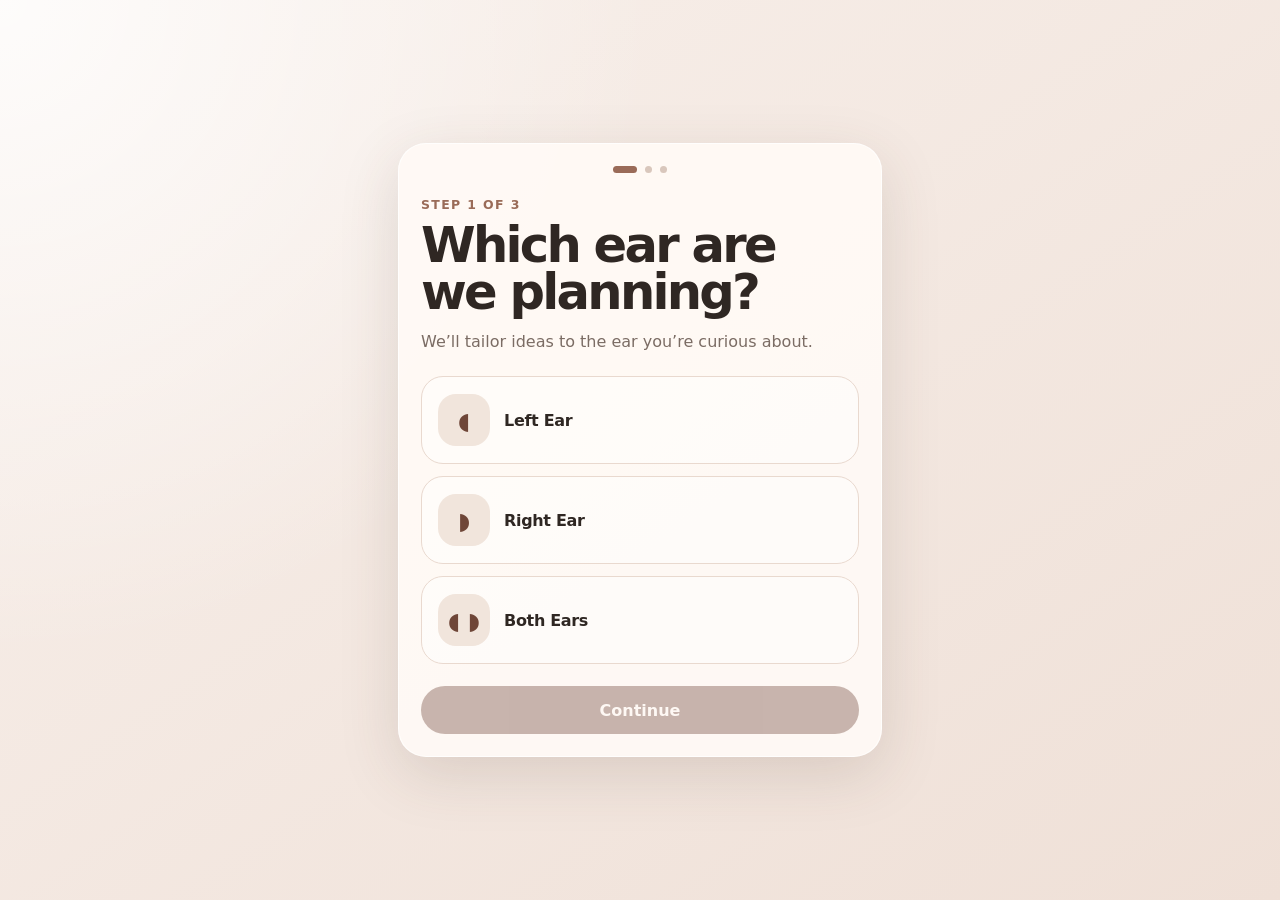
==== index.html @ 2554dc46 "initial commit" ====
<!doctype html>
<html lang="en">
<head>
  <meta charset="utf-8" />
  <meta name="viewport" content="width=device-width, initial-scale=1" />
  <title>Ear Consultation Planner</title>
  <link rel="stylesheet" href="css/app.css" />
</head>
<body>
  <main id="ear-planner" class="planner-shell">
    <section class="planner-card" aria-live="polite">
      <div class="progress" aria-label="Step progress">
        <span class="progress-dot is-active" data-progress="1"></span>
        <span class="progress-dot" data-progress="2"></span>
        <span class="progress-dot" data-progress="3"></span>
      </div>

      <div id="card-1" class="step-card is-active" data-step="1">
        <p class="eyebrow">Step 1 of 3</p>
        <h1>Which ear are we planning?</h1>
        <p class="subtext">We’ll tailor ideas to the ear you’re curious about.</p>

        <div class="choice-grid" role="group" aria-label="Choose ear">
          <button class="choice-card" type="button" data-ear-choice="left">
            <span class="choice-icon ear-icon-left">◖</span>
            <span class="choice-title">Left Ear</span>
          </button>
          <button class="choice-card" type="button" data-ear-choice="right">
            <span class="choice-icon ear-icon-right">◗</span>
            <span class="choice-title">Right Ear</span>
          </button>
          <button class="choice-card" type="button" data-ear-choice="both">
            <span class="choice-icon">◖ ◗</span>
            <span class="choice-title">Both Ears</span>
          </button>
        </div>

        <p id="both-helper" class="helper-text is-hidden">You’ll be able to explore each side separately.</p>

        <button class="primary-btn" type="button" data-next-step="2" disabled>Continue</button>
      </div>

      <div id="card-2" class="step-card" data-step="2">
        <p class="eyebrow">Step 2 of 3</p>
        <h1>Which looks most like your lobe?</h1>
        <p class="subtext">This helps Michele think about spacing and jewelry placement.</p>

        <div id="both-similar-panel" class="similar-panel is-hidden">
          <p class="panel-question">Are both ears similar?</p>
          <div class="segmented-control" role="group" aria-label="Are both ears similar">
            <button type="button" data-similar-choice="yes">Yes</button>
            <button type="button" data-similar-choice="no">No</button>
          </div>
        </div>

        <div id="side-lobe-tabs" class="side-tabs is-hidden" role="group" aria-label="Choose side anatomy">
          <button type="button" data-lobe-side="left">Left Ear</button>
          <button type="button" data-lobe-side="right">Right Ear</button>
        </div>

        <div class="lobe-choice-grid" role="group" aria-label="Choose lobe shape">
          <button class="lobe-card" type="button" data-lobe-choice="detached">
            <span class="lobe-visual single"><img src="assets/ear-detached.svg" alt="Ear with detached rounded lobe" /></span>
            <span class="choice-title">Detached</span>
          </button>

          <button class="lobe-card" type="button" data-lobe-choice="attached">
            <span class="lobe-visual single"><img src="assets/ear-attached.svg" alt="Ear with attached connected lobe" /></span>
            <span class="choice-title">Attached / Connected</span>
          </button>

          <button class="lobe-card" type="button" data-lobe-choice="unsure">
            <span class="lobe-visual compare" aria-hidden="true">
              <img src="assets/ear-detached.svg" alt="" />
              <img src="assets/ear-attached.svg" alt="" />
            </span>
            <span class="choice-title">Not sure</span>
          </button>
        </div>

        <div class="button-row">
          <button class="secondary-btn" type="button" data-prev-step="1">Back</button>
          <button id="lobe-continue" class="primary-btn" type="button" data-next-step="3" disabled>Continue</button>
        </div>
      </div>

      <div id="card-3" class="step-card" data-step="3">
        <p class="eyebrow">Step 3 of 3</p>
        <h1>Let’s Map Your Ear</h1>
        <p class="subtext">First show what you already have, then explore ideas for what might come next.</p>

        <div id="map-side-toggle" class="side-tabs is-hidden" role="group" aria-label="Choose which ear to map">
          <button type="button" data-map-side="left">Left Ear</button>
          <button type="button" data-map-side="right">Right Ear</button>
        </div>

        <div id="existing-section" class="map-section is-active">
          <h2>What piercings do you already have?</h2>
          <div class="ear-stage-wrap">
            <div id="ear-stage-existing" class="ear-stage" aria-label="Interactive ear map for existing piercings"></div>
          </div>
          <div id="existing-chips" class="chip-groups"></div>
          <div id="existing-detail" class="detail-panel is-hidden"></div>
          <button class="primary-btn" type="button" id="to-future-btn">Next: Explore Ideas</button>
        </div>

        <div id="future-section" class="map-section">
          <h2>What catches your eye?</h2>
          <p class="section-subtext">Tap anything you’re curious about.</p>
          <div class="ear-stage-wrap">
            <div id="ear-stage-future" class="ear-stage" aria-label="Interactive ear map for future piercing ideas"></div>
          </div>
          <div id="future-chips" class="chip-groups"></div>
          <div id="future-detail" class="detail-panel is-hidden"></div>
          <button class="secondary-btn full-width" type="button" id="back-to-existing-btn">Back to Existing Piercings</button>
        </div>
      </div>
    </section>
  </main>

  <script src="js/app.js"></script>
</body>
</html>
---- css/app.css ----
:root {
  --bg: #f7f1ec;
  --card: #fffaf6;
  --card-strong: #fff5ee;
  --text: #2f2723;
  --muted: #7b6c64;
  --soft: #e9d9cf;
  --soft-2: #f1e5dc;
  --accent: #9a6b58;
  --accent-dark: #6f4638;
  --rose: #c8867b;
  --shadow: 0 18px 60px rgba(83, 58, 46, 0.15);
  --radius-lg: 28px;
  --radius-md: 18px;
  --touch: 48px;
}

* { box-sizing: border-box; }

body {
  margin: 0;
  min-height: 100vh;
  font-family: Inter, ui-sans-serif, system-ui, -apple-system, BlinkMacSystemFont, "Segoe UI", sans-serif;
  background:
    radial-gradient(circle at top left, rgba(255, 255, 255, 0.8), transparent 42%),
    linear-gradient(145deg, #f8f0eb 0%, #efe0d7 100%);
  color: var(--text);
}

button,
input,
select,
textarea { font: inherit; }

button { -webkit-tap-highlight-color: transparent; }

.planner-shell {
  width: min(100%, 520px);
  min-height: 100vh;
  margin: 0 auto;
  padding: 18px;
  display: flex;
  align-items: center;
}

.planner-card {
  width: 100%;
  min-height: calc(100vh - 36px);
  background: rgba(255, 250, 246, 0.92);
  border: 1px solid rgba(255, 255, 255, 0.75);
  border-radius: var(--radius-lg);
  box-shadow: var(--shadow);
  padding: 22px;
  overflow: hidden;
  position: relative;
}

.progress {
  display: flex;
  gap: 8px;
  justify-content: center;
  margin-bottom: 24px;
}

.progress-dot {
  width: 7px;
  height: 7px;
  border-radius: 999px;
  background: #d9c7bc;
  transition: width 180ms ease, background 180ms ease;
}

.progress-dot.is-active {
  width: 24px;
  background: var(--accent);
}

.step-card {
  display: none;
  animation: cardIn 220ms ease both;
}

.step-card.is-active { display: block; }

@keyframes cardIn {
  from { opacity: 0; transform: translateY(8px); }
  to { opacity: 1; transform: translateY(0); }
}

.eyebrow {
  margin: 0 0 10px;
  color: var(--accent);
  font-size: 0.78rem;
  letter-spacing: 0.11em;
  text-transform: uppercase;
  font-weight: 700;
}

h1 {
  margin: 0;
  font-size: clamp(2rem, 10vw, 3.1rem);
  line-height: 0.95;
  letter-spacing: -0.055em;
  font-weight: 720;
}

h2 {
  margin: 22px 0 6px;
  font-size: 1.12rem;
  letter-spacing: -0.02em;
}

.subtext,
.section-subtext {
  color: var(--muted);
  line-height: 1.5;
  margin: 14px 0 22px;
}

.choice-grid,
.lobe-choice-grid {
  display: grid;
  gap: 12px;
}

.choice-card,
.lobe-card {
  min-height: 88px;
  border: 1px solid var(--soft);
  background: rgba(255, 255, 255, 0.52);
  border-radius: 22px;
  color: var(--text);
  padding: 16px;
  display: flex;
  align-items: center;
  gap: 14px;
  text-align: left;
  cursor: pointer;
  transition: transform 160ms ease, border 160ms ease, background 160ms ease, box-shadow 160ms ease;
}

.choice-card:active,
.lobe-card:active,
.chip:active,
.ear-hit:active { transform: scale(0.985); }

.choice-card.is-selected,
.lobe-card.is-selected {
  border-color: rgba(154, 107, 88, 0.55);
  background: #fff2ea;
  box-shadow: 0 10px 24px rgba(83, 58, 46, 0.08);
}

.choice-icon {
  width: 52px;
  height: 52px;
  border-radius: 18px;
  display: grid;
  place-items: center;
  background: var(--soft-2);
  color: var(--accent-dark);
  font-size: 1.45rem;
  flex: 0 0 auto;
}

.choice-title {
  font-weight: 710;
  letter-spacing: -0.02em;
}

.helper-text {
  margin: 14px 0 0;
  color: var(--accent-dark);
  background: rgba(255, 242, 234, 0.8);
  border-radius: 999px;
  padding: 10px 14px;
  font-size: 0.92rem;
}

.is-hidden { display: none !important; }

.primary-btn,
.secondary-btn {
  width: 100%;
  min-height: var(--touch);
  border-radius: 999px;
  padding: 13px 18px;
  border: 0;
  font-weight: 730;
  cursor: pointer;
  transition: transform 160ms ease, opacity 160ms ease, background 160ms ease;
}

.primary-btn {
  background: var(--accent-dark);
  color: #fffaf6;
  margin-top: 22px;
}

.primary-btn:disabled {
  cursor: not-allowed;
  opacity: 0.38;
}

.secondary-btn {
  background: var(--soft-2);
  color: var(--accent-dark);
}

.button-row {
  display: grid;
  grid-template-columns: 0.8fr 1.2fr;
  gap: 10px;
  margin-top: 22px;
}

.button-row .primary-btn,
.button-row .secondary-btn { margin-top: 0; }

.lobe-choice-grid { margin-top: 14px; }

.lobe-card {
  min-height: 132px;
  align-items: center;
}

.lobe-visual {
  width: 92px;
  height: 96px;
  border-radius: 20px;
  background: #f8eae2;
  display: flex;
  align-items: center;
  justify-content: center;
  overflow: hidden;
  flex: 0 0 auto;
}

.lobe-visual.single img {
  width: 72px;
  height: 90px;
  object-fit: contain;
}

.lobe-visual.compare {
  gap: 2px;
}

.lobe-visual.compare img {
  width: 43px;
  height: 78px;
  object-fit: contain;
}

.similar-panel {
  background: rgba(255, 245, 238, 0.9);
  border: 1px solid var(--soft);
  border-radius: 20px;
  padding: 14px;
  margin-bottom: 16px;
}

.panel-question {
  margin: 0 0 10px;
  color: var(--muted);
  font-size: 0.94rem;
}

.segmented-control,
.side-tabs {
  display: grid;
  grid-template-columns: 1fr 1fr;
  gap: 8px;
  padding: 6px;
  background: #f0e0d6;
  border-radius: 999px;
}

.segmented-control button,
.side-tabs button {
  min-height: 40px;
  border: 0;
  border-radius: 999px;
  background: transparent;
  color: var(--accent-dark);
  font-weight: 700;
  cursor: pointer;
}

.segmented-control button.is-selected,
.side-tabs button.is-selected {
  background: #fffaf6;
  box-shadow: 0 6px 16px rgba(83, 58, 46, 0.08);
}

.side-tabs { margin: 14px 0 18px; }

.map-section { display: none; }
.map-section.is-active { display: block; }

.ear-stage-wrap {
  background: linear-gradient(180deg, #fff7f1, #f8e9e0);
  border: 1px solid rgba(233, 217, 207, 0.9);
  border-radius: 28px;
  padding: 12px;
  margin: 14px 0 18px;
}

.ear-stage {
  position: relative;
  width: 100%;
  min-height: 430px;
  display: grid;
  place-items: center;
}

.ear-canvas {
  position: relative;
  width: min(90%, 340px);
  aspect-ratio: 454.96 / 568.7;
  filter: none;
}

.ear-base,
.marker-layer,
.hit-layer {
  position: absolute;
  inset: 0;
  width: 100%;
  height: 100%;
}

.ear-base {
  display: block;
  user-select: none;
  pointer-events: none;
}

.ear-stage.is-right .ear-canvas {
  transform: scaleX(-1);
}

.marker-layer,
.hit-layer {
  pointer-events: none;
}

.ear-marker {
  pointer-events: none;
}

.ear-hit {
  position: absolute;
  left: var(--x);
  top: var(--y);
  transform: translate(-50%, -50%);
  width: 52px;
  height: 52px;
  border: 0;
  border-radius: 999px;
  background: rgba(154, 107, 88, 0.001);
  pointer-events: auto;
  cursor: pointer;
}

.hit-daith,
.hit-rook,
.hit-forwardHelix,
.hit-tragus,
.hit-antiTragus {
  width: 46px;
  height: 46px;
}

.marker-dot,
.marker-industrial-end {
  fill: var(--accent-dark);
  stroke: #fffaf6;
  stroke-width: 3.5;
  filter: drop-shadow(0 4px 5px rgba(47, 39, 35, 0.18));
}

.marker-ring {
  fill: transparent;
  stroke: var(--accent-dark);
  stroke-width: 5;
  filter: drop-shadow(0 4px 5px rgba(47, 39, 35, 0.14));
}

.marker-bar {
  stroke: var(--accent-dark);
  stroke-width: 4.5;
  stroke-linecap: round;
  filter: drop-shadow(0 4px 5px rgba(47, 39, 35, 0.16));
}

.ear-marker.state-curious .marker-dot,
.ear-marker.state-curious .marker-industrial-end {
  fill: #caa99b;
  opacity: 0.78;
}

.ear-marker.state-curious .marker-ring,
.ear-marker.state-curious .marker-bar {
  stroke: #caa99b;
  opacity: 0.78;
}

.ear-marker.state-love .marker-dot,
.ear-marker.state-love .marker-industrial-end {
  fill: var(--accent-dark);
}

.ear-marker.state-love .marker-ring,
.ear-marker.state-love .marker-bar {
  stroke: var(--accent-dark);
}

.ear-marker.state-maybe .marker-dot,
.ear-marker.state-maybe .marker-industrial-end {
  fill: #d8bdb0;
  opacity: 0.55;
}

.ear-marker.state-maybe .marker-ring,
.ear-marker.state-maybe .marker-bar {
  stroke: #d8bdb0;
  opacity: 0.55;
}

.chip-groups { display: grid; gap: 16px; }

.chip-group-label {
  margin: 0 0 8px;
  color: var(--muted);
  font-size: 0.75rem;
  letter-spacing: 0.1em;
  text-transform: uppercase;
  font-weight: 800;
}

.chip-row {
  display: flex;
  flex-wrap: wrap;
  gap: 8px;
}

.chip {
  min-height: 42px;
  border: 1px solid var(--soft);
  background: rgba(255, 255, 255, 0.62);
  color: var(--text);
  border-radius: 999px;
  padding: 10px 14px;
  font-weight: 700;
  cursor: pointer;
  transition: background 160ms ease, border 160ms ease, color 160ms ease, transform 160ms ease, opacity 160ms ease;
}

.chip.is-existing,
.chip.is-love {
  background: var(--accent-dark);
  color: #fffaf6;
  border-color: var(--accent-dark);
}

.chip.is-curious {
  background: #fff2ea;
  border-color: #d6b6a7;
  color: var(--accent-dark);
}

.chip.is-maybe {
  background: #f5ebe5;
  color: #8f766c;
  border-color: #eadad1;
}

.detail-panel {
  margin-top: 18px;
  border: 1px solid rgba(233, 217, 207, 0.95);
  background: rgba(255, 250, 246, 0.72);
  border-radius: 22px;
  padding: 16px;
  animation: cardIn 180ms ease both;
}

.detail-panel h3 {
  margin: 0 0 6px;
  font-size: 1rem;
}

.detail-panel p {
  margin: 0;
  color: var(--muted);
  line-height: 1.45;
}

.full-width { width: 100%; margin-top: 18px; }

@media (min-width: 560px) {
  .planner-card { min-height: auto; }
  .choice-grid { grid-template-columns: 1fr; }
}
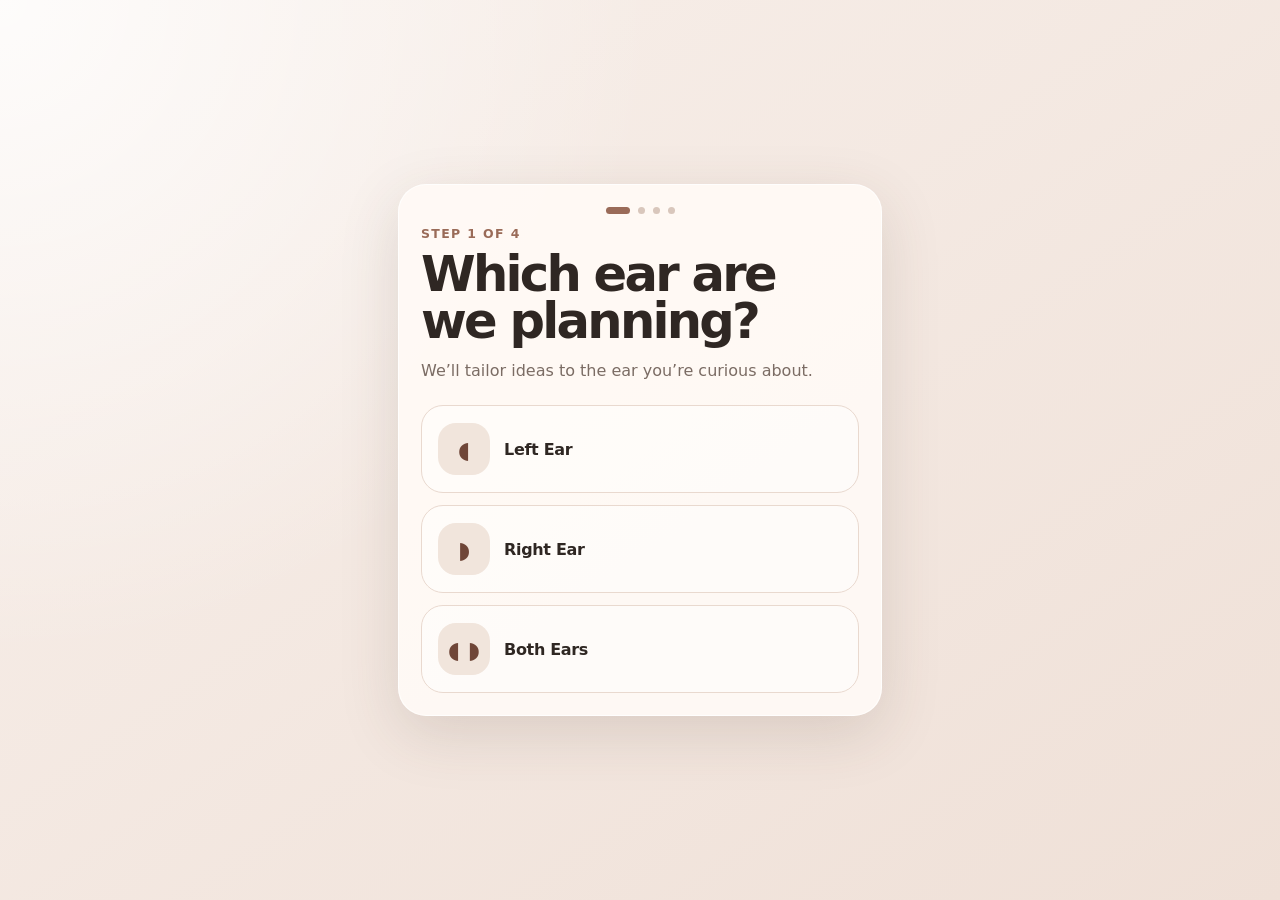
==== commit 5ad887ac: "tweaks" ====
--- a/index.html
+++ b/index.html
@@ -13,10 +13,11 @@
         <span class="progress-dot is-active" data-progress="1"></span>
         <span class="progress-dot" data-progress="2"></span>
         <span class="progress-dot" data-progress="3"></span>
+        <span class="progress-dot" data-progress="4"></span>
       </div>
 
       <div id="card-1" class="step-card is-active" data-step="1">
-        <p class="eyebrow">Step 1 of 3</p>
+        <p class="eyebrow">Step 1 of 4</p>
         <h1>Which ear are we planning?</h1>
         <p class="subtext">We’ll tailor ideas to the ear you’re curious about.</p>
 
@@ -36,12 +37,10 @@
         </div>
 
         <p id="both-helper" class="helper-text is-hidden">You’ll be able to explore each side separately.</p>
-
-        <button class="primary-btn" type="button" data-next-step="2" disabled>Continue</button>
       </div>
 
       <div id="card-2" class="step-card" data-step="2">
-        <p class="eyebrow">Step 2 of 3</p>
+        <p class="eyebrow">Step 2 of 4</p>
         <h1>Which looks most like your lobe?</h1>
         <p class="subtext">This helps Michele think about spacing and jewelry placement.</p>
 
@@ -78,41 +77,80 @@
           </button>
         </div>
 
-        <div class="button-row">
+        <div class="button-row single-back-row">
           <button class="secondary-btn" type="button" data-prev-step="1">Back</button>
-          <button id="lobe-continue" class="primary-btn" type="button" data-next-step="3" disabled>Continue</button>
         </div>
       </div>
 
-      <div id="card-3" class="step-card" data-step="3">
-        <p class="eyebrow">Step 3 of 3</p>
-        <h1>Let’s Map Your Ear</h1>
-        <p class="subtext">First show what you already have, then explore ideas for what might come next.</p>
+      <div id="card-3" class="step-card map-card" data-step="3">
+        <p class="eyebrow">Step 3 of 4</p>
+        <h1>What do you already have?</h1>
+        <p class="subtext compact-intro">Tap the ear to place each current piercing. Tap a marker to remove it.</p>
 
-        <div id="map-side-toggle" class="side-tabs is-hidden" role="group" aria-label="Choose which ear to map">
+        <div id="existing-map-side-toggle" class="side-tabs compact-side-tabs is-hidden" role="group" aria-label="Choose which ear to map">
           <button type="button" data-map-side="left">Left Ear</button>
           <button type="button" data-map-side="right">Right Ear</button>
         </div>
 
-        <div id="existing-section" class="map-section is-active">
-          <h2>What piercings do you already have?</h2>
-          <div class="ear-stage-wrap">
-            <div id="ear-stage-existing" class="ear-stage" aria-label="Interactive ear map for existing piercings"></div>
-          </div>
-          <div id="existing-chips" class="chip-groups"></div>
-          <div id="existing-detail" class="detail-panel is-hidden"></div>
-          <button class="primary-btn" type="button" id="to-future-btn">Next: Explore Ideas</button>
+        <div class="ear-stage-wrap compact-stage">
+          <div id="existing-ear-stage" class="ear-stage" aria-label="Interactive ear map"></div>
+          <div id="existing-detail-panel" class="detail-panel helper-card floating-helper is-hidden"></div>
         </div>
 
-        <div id="future-section" class="map-section">
-          <h2>What catches your eye?</h2>
-          <p class="section-subtext">Tap anything you’re curious about.</p>
-          <div class="ear-stage-wrap">
-            <div id="ear-stage-future" class="ear-stage" aria-label="Interactive ear map for future piercing ideas"></div>
+        <div class="region-key-wrap compact-region-wrap">
+          <p class="region-key-label">Jump to a region</p>
+          <div id="existing-region-chips" class="region-palette" aria-label="Ear regions"></div>
+        </div>
+
+        <div id="existing-summary-panel" class="summary-panel">
+          <button id="existing-summary-toggle" class="summary-toggle" type="button" aria-expanded="false" data-summary-toggle="existing">
+            <span id="existing-summary-line">Current piercings: none yet</span>
+            <span class="summary-cue">Edit</span>
+          </button>
+          <div id="existing-summary-drawer" class="summary-drawer is-hidden">
+            <div id="existing-tally-panel" class="tally-panel compact-tally"></div>
           </div>
-          <div id="future-chips" class="chip-groups"></div>
-          <div id="future-detail" class="detail-panel is-hidden"></div>
-          <button class="secondary-btn full-width" type="button" id="back-to-existing-btn">Back to Existing Piercings</button>
+        </div>
+
+        <div class="button-row map-nav-row">
+          <button class="secondary-btn" type="button" data-prev-step="2">Back</button>
+          <button class="primary-btn" type="button" data-next-step="4">Continue</button>
+        </div>
+      </div>
+
+      <div id="card-4" class="step-card map-card" data-step="4">
+        <p class="eyebrow">Step 4 of 4</p>
+        <h1>What might you want next?</h1>
+        <p class="subtext compact-intro">Tap a spot, then choose Love it, Interested, or Curious. No commitments. Just inspiration.</p>
+
+        <div id="future-map-side-toggle" class="side-tabs compact-side-tabs is-hidden" role="group" aria-label="Choose which ear to map">
+          <button type="button" data-map-side="left">Left Ear</button>
+          <button type="button" data-map-side="right">Right Ear</button>
+        </div>
+
+        <div class="ear-stage-wrap compact-stage">
+          <div id="future-ear-stage" class="ear-stage" aria-label="Interactive ear map"></div>
+          <div id="future-detail-panel" class="detail-panel helper-card floating-helper is-hidden"></div>
+        </div>
+
+        <div class="region-key-wrap compact-region-wrap">
+          <p class="region-key-label">Jump to a region</p>
+          <div id="future-region-chips" class="region-palette" aria-label="Ear regions"></div>
+        </div>
+
+        <div id="future-summary-panel" class="summary-panel">
+          <button id="future-summary-toggle" class="summary-toggle" type="button" aria-expanded="false" data-summary-toggle="future">
+            <span id="future-summary-line">Ideas: none yet</span>
+            <span class="summary-cue">Review</span>
+          </button>
+          <div id="future-summary-drawer" class="summary-drawer is-hidden">
+            <div id="future-tally-panel" class="tally-panel compact-tally"></div>
+          </div>
+        </div>
+
+        <div class="button-row map-nav-row">
+          <button class="secondary-btn" type="button" data-prev-step="3">Back</button>
+          <button class="primary-btn" type="button" id="finish-btn">Done</button>
         </div>
       </div>
     </section>
--- a/css/app.css
+++ b/css/app.css
@@ -209,7 +209,7 @@
 
 .button-row {
   display: grid;
-  grid-template-columns: 0.8fr 1.2fr;
+  grid-template-columns: repeat(2, minmax(0, 1fr));
   gap: 10px;
   margin-top: 22px;
 }
@@ -502,3 +502,1126 @@
   .planner-card { min-height: auto; }
   .choice-grid { grid-template-columns: 1fr; }
 }
+
+/* Region-based ear planner additions */
+.section-subtext.compact {
+  margin-top: 8px;
+  margin-bottom: 14px;
+}
+
+.interest-picker {
+  display: grid;
+  grid-template-columns: 1fr;
+  gap: 8px;
+  padding: 8px;
+  margin: 12px 0 16px;
+  background: #f0e0d6;
+  border-radius: 20px;
+}
+
+.interest-picker button {
+  min-height: 42px;
+  border: 0;
+  border-radius: 16px;
+  background: transparent;
+  color: var(--accent-dark);
+  font-weight: 760;
+  cursor: pointer;
+}
+
+.interest-picker button.is-selected {
+  background: #fffaf6;
+  box-shadow: 0 6px 16px rgba(83, 58, 46, 0.08);
+}
+
+.region-layer,
+.marker-layer {
+  position: absolute;
+  inset: 0;
+  width: 100%;
+  height: 100%;
+}
+
+.region-layer {
+  z-index: 2;
+}
+
+.marker-layer {
+  z-index: 3;
+  pointer-events: none;
+}
+
+.ear-region {
+  fill: rgba(154, 107, 88, 0.001);
+  stroke: transparent;
+  stroke-width: 2;
+  pointer-events: auto;
+  cursor: pointer;
+  transition: fill 160ms ease, stroke 160ms ease, opacity 160ms ease;
+}
+
+.ear-region:hover,
+.ear-region:focus-visible {
+  fill: rgba(154, 107, 88, 0.12);
+  stroke: rgba(154, 107, 88, 0.28);
+  outline: none;
+}
+
+.ear-region.is-selected {
+  fill: rgba(154, 107, 88, 0.22);
+  stroke: rgba(111, 70, 56, 0.52);
+}
+
+.ear-stage.is-right .ear-region,
+.ear-stage.is-right .ear-marker {
+  transform-box: fill-box;
+  transform-origin: center;
+}
+
+.chip.is-selected-region {
+  background: #fff2ea;
+  color: var(--accent-dark);
+  border-color: rgba(154, 107, 88, 0.62);
+  box-shadow: 0 8px 18px rgba(83, 58, 46, 0.08);
+}
+
+.chip.has-count:not(.is-selected-region) {
+  border-color: rgba(154, 107, 88, 0.42);
+  background: rgba(255, 242, 234, 0.68);
+  color: var(--accent-dark);
+}
+
+.tally-panel {
+  margin-top: 18px;
+  border: 1px solid rgba(233, 217, 207, 0.95);
+  background: rgba(255, 245, 238, 0.72);
+  border-radius: 22px;
+  padding: 16px;
+}
+
+.tally-panel h3 {
+  margin: 0 0 10px;
+  font-size: 0.95rem;
+  letter-spacing: 0.06em;
+  text-transform: uppercase;
+  color: var(--accent-dark);
+}
+
+.empty-tally {
+  margin: 0;
+  color: var(--muted);
+  line-height: 1.4;
+  font-size: 0.94rem;
+}
+
+.tally-list {
+  display: grid;
+  gap: 8px;
+}
+
+.tally-item {
+  display: flex;
+  align-items: center;
+  justify-content: space-between;
+  gap: 10px;
+  min-height: 42px;
+  padding: 8px 8px 8px 12px;
+  background: rgba(255, 255, 255, 0.58);
+  border: 1px solid rgba(233, 217, 207, 0.82);
+  border-radius: 16px;
+}
+
+.tally-label {
+  font-weight: 720;
+  color: var(--text);
+}
+
+.tally-remove {
+  width: 32px;
+  height: 32px;
+  border: 0;
+  border-radius: 999px;
+  background: var(--soft-2);
+  color: var(--accent-dark);
+  font-size: 1.25rem;
+  font-weight: 800;
+  line-height: 1;
+  cursor: pointer;
+}
+
+.detail-helper {
+  margin-top: 10px !important;
+  color: var(--accent-dark) !important;
+}
+
+.ear-marker.state-existing-muted .marker-dot,
+.ear-marker.state-existing-muted .marker-industrial-end {
+  fill: #b7aaa3;
+  opacity: 0.58;
+}
+
+.ear-marker.state-existing-muted .marker-ring,
+.ear-marker.state-existing-muted .marker-bar {
+  stroke: #b7aaa3;
+  opacity: 0.58;
+}
+
+.ear-marker.state-definite .marker-dot,
+.ear-marker.state-definite .marker-industrial-end {
+  fill: var(--accent-dark);
+}
+
+.ear-marker.state-definite .marker-ring,
+.ear-marker.state-definite .marker-bar {
+  stroke: var(--accent-dark);
+}
+
+.ear-marker.state-moderate .marker-dot,
+.ear-marker.state-moderate .marker-industrial-end {
+  fill: #b88272;
+  opacity: 0.84;
+}
+
+.ear-marker.state-moderate .marker-ring,
+.ear-marker.state-moderate .marker-bar {
+  stroke: #b88272;
+  opacity: 0.84;
+}
+
+.ear-marker.state-curious .marker-dot,
+.ear-marker.state-curious .marker-industrial-end {
+  fill: #d8bdb0;
+  opacity: 0.62;
+}
+
+.ear-marker.state-curious .marker-ring,
+.ear-marker.state-curious .marker-bar {
+  stroke: #d8bdb0;
+  opacity: 0.62;
+}
+
+@media (min-width: 460px) {
+  .interest-picker {
+    grid-template-columns: repeat(3, 1fr);
+    border-radius: 999px;
+  }
+
+  .interest-picker button {
+    border-radius: 999px;
+  }
+}
+
+
+/* Updated interest helper + removal interactions */
+.interest-actions {
+  display: grid;
+  grid-template-columns: 1fr;
+  gap: 8px;
+  margin-top: 14px;
+}
+
+.interest-actions button {
+  min-height: 42px;
+  border: 1px solid rgba(154, 107, 88, 0.28);
+  border-radius: 999px;
+  background: #fff2ea;
+  color: var(--accent-dark);
+  font-weight: 760;
+  cursor: pointer;
+}
+
+.interest-actions button:active,
+.tally-item:active {
+  transform: scale(0.985);
+}
+
+.detail-helper.small {
+  font-size: 0.9rem;
+  color: var(--muted) !important;
+}
+
+.marker-layer {
+  pointer-events: none;
+}
+
+.ear-marker.is-removable {
+  pointer-events: auto;
+  cursor: pointer;
+}
+
+.marker-remove-hit {
+  fill: transparent;
+  stroke: transparent;
+  stroke-width: 24;
+  pointer-events: all;
+}
+
+.ear-marker.is-removable:focus-visible .marker-dot,
+.ear-marker.is-removable:hover .marker-dot,
+.ear-marker.is-removable:focus-visible .marker-industrial-end,
+.ear-marker.is-removable:hover .marker-industrial-end {
+  stroke-width: 6;
+}
+
+.ear-marker.is-removable:focus-visible .marker-ring,
+.ear-marker.is-removable:hover .marker-ring,
+.ear-marker.is-removable:focus-visible .marker-bar,
+.ear-marker.is-removable:hover .marker-bar {
+  stroke-width: 7;
+}
+
+.tally-item {
+  cursor: pointer;
+  transition: transform 160ms ease, background 160ms ease, border 160ms ease;
+}
+
+.tally-item:hover,
+.tally-item:focus-visible {
+  background: #fff2ea;
+  border-color: rgba(154, 107, 88, 0.42);
+  outline: none;
+}
+
+.tally-remove {
+  display: inline-grid;
+  place-items: center;
+  flex: 0 0 auto;
+}
+
+.ear-marker.state-love .marker-dot,
+.ear-marker.state-love .marker-industrial-end {
+  fill: var(--accent-dark);
+}
+
+.ear-marker.state-love .marker-ring,
+.ear-marker.state-love .marker-bar {
+  stroke: var(--accent-dark);
+}
+
+.ear-marker.state-maybe .marker-dot,
+.ear-marker.state-maybe .marker-industrial-end {
+  fill: #b88272;
+  opacity: 0.84;
+}
+
+.ear-marker.state-maybe .marker-ring,
+.ear-marker.state-maybe .marker-bar {
+  stroke: #b88272;
+  opacity: 0.84;
+}
+
+@media (min-width: 460px) {
+  .interest-actions {
+    grid-template-columns: repeat(3, 1fr);
+  }
+}
+
+/* Compact single-workspace Step 3 layout */
+.compact-intro {
+  margin: 10px 0 14px;
+}
+
+.mode-tabs {
+  display: grid;
+  grid-template-columns: 1fr 1fr;
+  gap: 8px;
+  padding: 6px;
+  margin: 10px 0 10px;
+  background: #f0e0d6;
+  border-radius: 999px;
+}
+
+.mode-tabs button {
+  min-height: 40px;
+  border: 0;
+  border-radius: 999px;
+  background: transparent;
+  color: var(--accent-dark);
+  font-weight: 780;
+  cursor: pointer;
+}
+
+.mode-tabs button.is-selected {
+  background: #fffaf6;
+  box-shadow: 0 6px 16px rgba(83, 58, 46, 0.08);
+}
+
+.workspace-instruction {
+  margin: 8px 0 10px;
+  color: var(--muted);
+  font-size: 0.92rem;
+  line-height: 1.35;
+}
+
+.ear-stage-wrap.compact-stage {
+  padding: 6px;
+  margin: 8px 0 10px;
+  border-radius: 22px;
+}
+
+.compact-stage .ear-stage {
+  min-height: clamp(310px, 58vh, 390px);
+}
+
+.compact-stage .ear-canvas {
+  width: min(82vw, 300px);
+}
+
+.helper-card {
+  margin-top: 10px;
+  padding: 12px;
+  border-radius: 18px;
+}
+
+.helper-card h3 {
+  font-size: 0.98rem;
+}
+
+.helper-card p {
+  font-size: 0.92rem;
+}
+
+.region-key-wrap {
+  margin-top: 12px;
+}
+
+.region-key-label {
+  margin: 0 0 6px;
+  color: var(--muted);
+  font-size: 0.72rem;
+  letter-spacing: 0.1em;
+  text-transform: uppercase;
+  font-weight: 820;
+}
+
+.region-key {
+  display: flex;
+  gap: 6px;
+  overflow-x: auto;
+  padding: 2px 2px 8px;
+  scrollbar-width: thin;
+}
+
+.region-key .chip {
+  flex: 0 0 auto;
+  min-height: 36px;
+  padding: 8px 11px;
+  font-size: 0.88rem;
+}
+
+.summary-panel {
+  margin-top: 8px;
+  border: 1px solid rgba(233, 217, 207, 0.95);
+  background: rgba(255, 245, 238, 0.76);
+  border-radius: 18px;
+  overflow: hidden;
+}
+
+.summary-toggle {
+  width: 100%;
+  border: 0;
+  background: transparent;
+  color: var(--text);
+  padding: 11px 12px;
+  display: grid;
+  grid-template-columns: 1fr auto;
+  align-items: center;
+  gap: 10px;
+  text-align: left;
+  cursor: pointer;
+}
+
+#summary-line {
+  min-width: 0;
+  overflow: hidden;
+  text-overflow: ellipsis;
+  white-space: nowrap;
+  font-weight: 730;
+  font-size: 0.92rem;
+}
+
+.summary-cue {
+  color: var(--accent-dark);
+  font-size: 0.78rem;
+  font-weight: 800;
+  white-space: nowrap;
+}
+
+.summary-drawer {
+  border-top: 1px solid rgba(233, 217, 207, 0.95);
+  padding: 10px;
+}
+
+.tally-panel.compact-tally {
+  margin-top: 0;
+  padding: 0;
+  border: 0;
+  background: transparent;
+  border-radius: 0;
+}
+
+.compact-tally h3 {
+  margin-bottom: 8px;
+}
+
+.map-nav-row {
+  margin-top: 12px;
+}
+
+.map-nav-row .primary-btn,
+.map-nav-row .secondary-btn {
+  min-height: 44px;
+}
+
+@media (max-width: 420px) {
+  .planner-shell {
+    padding: 10px;
+    align-items: stretch;
+  }
+
+  .planner-card {
+    min-height: calc(100vh - 20px);
+    padding: 16px;
+    border-radius: 22px;
+  }
+
+  .progress {
+    margin-bottom: 14px;
+  }
+
+  h1 {
+    font-size: clamp(1.75rem, 9vw, 2.35rem);
+  }
+
+  .side-tabs {
+    margin: 10px 0 10px;
+  }
+
+  .compact-stage .ear-stage {
+    min-height: 300px;
+  }
+
+  .compact-stage .ear-canvas {
+    width: min(84vw, 280px);
+  }
+
+  .interest-actions {
+    grid-template-columns: repeat(3, 1fr);
+    gap: 6px;
+  }
+
+  .interest-actions button {
+    min-height: 38px;
+    font-size: 0.86rem;
+    padding: 8px 6px;
+  }
+}
+
+/* v0 UI tightening: separate Have/Want steps, grouped regions, floating helpers */
+.progress { margin-bottom: 12px; }
+.progress-dot { flex: 0 0 auto; }
+
+.map-card h1 {
+  font-size: clamp(1.55rem, 7vw, 2.25rem);
+  line-height: 1;
+}
+
+.map-card .compact-intro {
+  margin: 8px 0 10px;
+  font-size: 0.92rem;
+  line-height: 1.3;
+}
+
+.compact-side-tabs {
+  margin: 8px 0 8px;
+}
+
+.ear-stage-wrap.compact-stage {
+  position: relative;
+  padding: 4px;
+  margin: 6px 0 8px;
+  border-radius: 20px;
+}
+
+.compact-stage .ear-stage {
+  min-height: clamp(250px, 44vh, 340px);
+}
+
+.compact-stage .ear-canvas {
+  width: min(76vw, 270px);
+}
+
+.floating-helper {
+  position: absolute;
+  left: 10px;
+  right: 10px;
+  bottom: 10px;
+  z-index: 6;
+  margin: 0;
+  padding: 10px 42px 10px 12px;
+  border-radius: 18px;
+  background: rgba(255, 250, 246, 0.96);
+  box-shadow: 0 12px 32px rgba(83, 58, 46, 0.16);
+  backdrop-filter: blur(6px);
+}
+
+.floating-helper h3 {
+  margin: 0 0 4px;
+  font-size: 0.96rem;
+}
+
+.floating-helper p {
+  margin: 0;
+  font-size: 0.86rem;
+  line-height: 1.3;
+}
+
+.helper-close {
+  position: absolute;
+  top: 8px;
+  right: 8px;
+  width: 28px;
+  height: 28px;
+  border: 0;
+  border-radius: 999px;
+  background: var(--soft-2);
+  color: var(--accent-dark);
+  font-size: 1.15rem;
+  font-weight: 800;
+  line-height: 1;
+  cursor: pointer;
+}
+
+.floating-helper .interest-actions {
+  grid-template-columns: repeat(3, 1fr);
+  gap: 6px;
+  margin-top: 8px;
+}
+
+.floating-helper .interest-actions button {
+  min-height: 36px;
+  padding: 7px 6px;
+  font-size: 0.84rem;
+}
+
+.floating-helper .detail-helper.small {
+  margin-top: 6px !important;
+  font-size: 0.78rem;
+}
+
+.compact-region-wrap {
+  margin-top: 6px;
+}
+
+.region-accordions {
+  display: grid;
+  grid-template-columns: repeat(3, 1fr);
+  gap: 6px;
+}
+
+.region-accordion {
+  min-width: 0;
+  border: 1px solid rgba(233, 217, 207, 0.95);
+  border-radius: 14px;
+  background: rgba(255, 255, 255, 0.52);
+  overflow: hidden;
+}
+
+.region-accordion summary {
+  min-height: 36px;
+  padding: 9px 10px;
+  color: var(--accent-dark);
+  font-size: 0.78rem;
+  font-weight: 820;
+  text-transform: uppercase;
+  letter-spacing: 0.06em;
+  cursor: pointer;
+  list-style: none;
+}
+
+.region-accordion summary::-webkit-details-marker { display: none; }
+.region-accordion summary::after {
+  content: '+';
+  float: right;
+  font-weight: 900;
+}
+.region-accordion[open] summary::after { content: '−'; }
+
+.region-chip-grid {
+  display: grid;
+  gap: 5px;
+  padding: 0 6px 7px;
+}
+
+.region-chip-grid .chip {
+  width: 100%;
+  min-height: 32px;
+  padding: 6px 7px;
+  border-radius: 12px;
+  font-size: 0.76rem;
+  line-height: 1.05;
+}
+
+.summary-panel {
+  margin-top: 6px;
+}
+
+.summary-toggle {
+  padding: 9px 10px;
+}
+
+#existing-summary-line,
+#future-summary-line {
+  min-width: 0;
+  overflow: hidden;
+  text-overflow: ellipsis;
+  white-space: nowrap;
+  font-weight: 730;
+  font-size: 0.88rem;
+}
+
+.map-nav-row {
+  margin-top: 8px;
+}
+
+.map-nav-row .primary-btn,
+.map-nav-row .secondary-btn {
+  min-height: 42px;
+}
+
+@media (max-width: 420px) {
+  .map-card h1 {
+    font-size: clamp(1.35rem, 6.8vw, 1.85rem);
+  }
+
+  .map-card .compact-intro {
+    font-size: 0.86rem;
+  }
+
+  .compact-stage .ear-stage {
+    min-height: clamp(230px, 41vh, 300px);
+  }
+
+  .compact-stage .ear-canvas {
+    width: min(72vw, 248px);
+  }
+
+  .region-key-label {
+    margin-bottom: 4px;
+  }
+
+  .region-accordions {
+    gap: 5px;
+  }
+
+  .region-accordion summary {
+    min-height: 32px;
+    padding: 8px 7px;
+    font-size: 0.68rem;
+    letter-spacing: 0.04em;
+  }
+
+  .region-chip-grid .chip {
+    min-height: 30px;
+    padding: 5px 5px;
+    font-size: 0.68rem;
+  }
+
+  .floating-helper {
+    padding: 9px 38px 9px 10px;
+  }
+
+  .floating-helper h3 {
+    font-size: 0.88rem;
+  }
+
+  .floating-helper p {
+    font-size: 0.78rem;
+  }
+
+  .floating-helper .interest-actions button {
+    min-height: 34px;
+    font-size: 0.76rem;
+  }
+}
+
+/* v0.2: auto-advance intro cards + compact always-visible region palette */
+.single-back-row {
+  grid-template-columns: 1fr;
+}
+
+.region-palette {
+  display: grid;
+  grid-template-columns: 1fr;
+  gap: 5px;
+}
+
+.region-palette-group {
+  display: grid;
+  grid-template-columns: 54px 1fr;
+  align-items: center;
+  gap: 6px;
+  min-width: 0;
+}
+
+.region-palette-label {
+  margin: 0;
+  color: var(--muted);
+  font-size: 0.66rem;
+  line-height: 1;
+  letter-spacing: 0.08em;
+  text-transform: uppercase;
+  font-weight: 850;
+}
+
+.region-palette-chips {
+  display: flex;
+  flex-wrap: wrap;
+  gap: 5px;
+  min-width: 0;
+}
+
+.region-palette-chips .chip {
+  min-height: 30px;
+  padding: 5px 8px;
+  border-radius: 999px;
+  font-size: 0.72rem;
+  line-height: 1;
+}
+
+.floating-helper {
+  max-height: 46%;
+  overflow-y: auto;
+}
+
+.floating-helper p + p {
+  margin-top: 5px;
+}
+
+.floating-helper .detail-helper {
+  margin-top: 6px !important;
+}
+
+.floating-helper .detail-helper.small {
+  margin-top: 4px !important;
+}
+
+@media (max-width: 420px) {
+  .region-palette {
+    gap: 4px;
+  }
+
+  .region-palette-group {
+    grid-template-columns: 45px 1fr;
+    gap: 5px;
+  }
+
+  .region-palette-label {
+    font-size: 0.58rem;
+  }
+
+  .region-palette-chips {
+    gap: 4px;
+  }
+
+  .region-palette-chips .chip {
+    min-height: 27px;
+    padding: 4px 6px;
+    font-size: 0.64rem;
+  }
+
+  .floating-helper {
+    max-height: 52%;
+  }
+}
+
+/* Make Step 4 interest selection the primary action */
+.floating-helper .interest-primary {
+  display: grid;
+  gap: 7px;
+}
+
+.floating-helper .interest-kicker {
+  margin: 0;
+  color: var(--accent-dark);
+  font-size: 0.72rem;
+  letter-spacing: 0.1em;
+  text-transform: uppercase;
+  font-weight: 850;
+}
+
+.floating-helper .interest-primary h3 {
+  margin: 0;
+  font-size: 1.02rem;
+  letter-spacing: -0.02em;
+}
+
+.floating-helper .primary-interest-actions {
+  display: grid;
+  grid-template-columns: repeat(3, 1fr);
+  gap: 7px;
+  margin: 2px 0 0;
+}
+
+.floating-helper .primary-interest-actions .interest-choice {
+  min-height: 58px;
+  padding: 8px 6px;
+  border: 1px solid rgba(154, 107, 88, 0.36);
+  border-radius: 16px;
+  background: #fff2ea;
+  color: var(--accent-dark);
+  display: grid;
+  align-content: center;
+  gap: 2px;
+  box-shadow: 0 6px 14px rgba(83, 58, 46, 0.08);
+}
+
+.floating-helper .primary-interest-actions .interest-love {
+  background: var(--accent-dark);
+  color: #fffaf6;
+  border-color: var(--accent-dark);
+  box-shadow: 0 9px 20px rgba(83, 58, 46, 0.18);
+}
+
+.interest-choice-label {
+  font-size: 0.9rem;
+  font-weight: 850;
+  line-height: 1.05;
+}
+
+.interest-choice-sub {
+  font-size: 0.66rem;
+  font-weight: 720;
+  line-height: 1.05;
+  opacity: 0.78;
+}
+
+.floating-helper .interest-current {
+  margin-top: 0 !important;
+  color: var(--accent-dark) !important;
+}
+
+.floating-helper .region-context {
+  margin-top: 8px;
+  padding-top: 8px;
+  border-top: 1px solid rgba(233, 217, 207, 0.95);
+}
+
+.floating-helper .region-context p {
+  font-size: 0.8rem;
+  color: var(--muted);
+}
+
+.floating-helper .region-context .detail-helper.small {
+  font-size: 0.74rem;
+}
+
+@media (max-width: 420px) {
+  .floating-helper .primary-interest-actions {
+    gap: 5px;
+  }
+
+  .floating-helper .primary-interest-actions .interest-choice {
+    min-height: 54px;
+    padding: 7px 4px;
+    border-radius: 14px;
+  }
+
+  .interest-choice-label {
+    font-size: 0.8rem;
+  }
+
+  .interest-choice-sub {
+    font-size: 0.58rem;
+  }
+}
+
+/* v0.4: stronger Want-card visual hierarchy */
+#card-4 .compact-intro {
+  color: var(--accent-dark);
+}
+
+/* Existing/current piercings shown on Want card: prominent but neutral anchors. */
+.ear-marker.state-existing-current .marker-dot,
+.ear-marker.state-existing-current .marker-industrial-end {
+  fill: #3f352f;
+  stroke: #fffaf6;
+  stroke-width: 4.4;
+  opacity: 0.95;
+  filter: drop-shadow(0 5px 7px rgba(47, 39, 35, 0.24));
+}
+
+.ear-marker.state-existing-current .marker-ring,
+.ear-marker.state-existing-current .marker-bar {
+  stroke: #3f352f;
+  stroke-width: 6.2;
+  opacity: 0.95;
+  filter: drop-shadow(0 5px 7px rgba(47, 39, 35, 0.22));
+}
+
+/* Future ideas remain colorful so they read as proposals, not current jewelry. */
+.ear-marker.state-love .marker-dot,
+.ear-marker.state-love .marker-industrial-end {
+  fill: #8c3f45;
+  stroke: #fffaf6;
+  stroke-width: 3.7;
+  opacity: 0.98;
+}
+
+.ear-marker.state-love .marker-ring,
+.ear-marker.state-love .marker-bar {
+  stroke: #8c3f45;
+  stroke-width: 5.7;
+  opacity: 0.98;
+}
+
+.ear-marker.state-maybe .marker-dot,
+.ear-marker.state-maybe .marker-industrial-end {
+  fill: #b66f4c;
+  stroke: #fffaf6;
+  stroke-width: 3.4;
+  opacity: 0.9;
+}
+
+.ear-marker.state-maybe .marker-ring,
+.ear-marker.state-maybe .marker-bar {
+  stroke: #b66f4c;
+  stroke-width: 5.1;
+  opacity: 0.9;
+}
+
+.ear-marker.state-curious .marker-dot,
+.ear-marker.state-curious .marker-industrial-end {
+  fill: #d3a55f;
+  stroke: #fffaf6;
+  stroke-width: 3.2;
+  opacity: 0.82;
+}
+
+.ear-marker.state-curious .marker-ring,
+.ear-marker.state-curious .marker-bar {
+  stroke: #d3a55f;
+  stroke-width: 4.7;
+  opacity: 0.82;
+}
+
+/* Interest choices: reversed order, with clear icon/color language. */
+.floating-helper .primary-interest-actions .interest-choice {
+  grid-template-columns: auto 1fr;
+  grid-template-areas:
+    "icon label"
+    "icon sub";
+  align-items: center;
+  justify-items: start;
+  column-gap: 8px;
+  text-align: left;
+}
+
+.interest-choice-icon {
+  grid-area: icon;
+  width: 28px;
+  height: 28px;
+  border-radius: 999px;
+  display: inline-grid;
+  place-items: center;
+  font-size: 0.95rem;
+  font-weight: 900;
+  line-height: 1;
+  background: rgba(255, 255, 255, 0.58);
+}
+
+.interest-choice-label { grid-area: label; }
+.interest-choice-sub { grid-area: sub; }
+
+.floating-helper .primary-interest-actions .interest-love {
+  background: #8c3f45;
+  color: #fffaf6;
+  border-color: #8c3f45;
+}
+
+.floating-helper .primary-interest-actions .interest-maybe {
+  background: #fff0e5;
+  color: #7d432f;
+  border-color: rgba(182, 111, 76, 0.46);
+}
+
+.floating-helper .primary-interest-actions .interest-curious {
+  background: #fff7df;
+  color: #7a5a20;
+  border-color: rgba(211, 165, 95, 0.54);
+}
+
+.floating-helper .primary-interest-actions .interest-love .interest-choice-icon {
+  background: rgba(255, 255, 255, 0.22);
+}
+
+.floating-helper .primary-interest-actions .interest-maybe .interest-choice-icon {
+  background: rgba(182, 111, 76, 0.16);
+}
+
+.floating-helper .primary-interest-actions .interest-curious .interest-choice-icon {
+  background: rgba(211, 165, 95, 0.22);
+}
+
+@media (max-width: 420px) {
+  .interest-choice-icon {
+    width: 24px;
+    height: 24px;
+    font-size: 0.82rem;
+  }
+
+  .floating-helper .primary-interest-actions .interest-choice {
+    column-gap: 5px;
+  }
+}
+
+/* FINAL LAYOUT OVERRIDES
+   These are intentionally last. They preserve the floating helper overlay and
+   force paired nav buttons to equal widths regardless of text length. */
+.button-row,
+.map-nav-row {
+  display: grid !important;
+  grid-template-columns: repeat(2, minmax(0, 1fr)) !important;
+  gap: 10px !important;
+  align-items: stretch !important;
+}
+
+.button-row > .primary-btn,
+.button-row > .secondary-btn,
+.map-nav-row > .primary-btn,
+.map-nav-row > .secondary-btn {
+  display: flex !important;
+  width: 100% !important;
+  min-width: 0 !important;
+  max-width: none !important;
+  justify-content: center !important;
+  align-items: center !important;
+  white-space: nowrap !important;
+  margin-top: 0 !important;
+}
+
+.ear-stage-wrap.compact-stage {
+  position: relative !important;
+  overflow: visible !important;
+}
+
+.ear-stage-wrap.compact-stage > .floating-helper {
+  position: absolute !important;
+  left: 10px !important;
+  right: 10px !important;
+  bottom: 10px !important;
+  z-index: 50 !important;
+  margin: 0 !important;
+  transform: none !important;
+  max-height: min(46%, 190px) !important;
+  overflow-y: auto !important;
+}
+
+.ear-stage-wrap.compact-stage > .floating-helper.is-hidden {
+  display: none !important;
+}
+
+.ear-stage-wrap.compact-stage > .floating-helper:not(.is-hidden) {
+  display: block !important;
+}
+
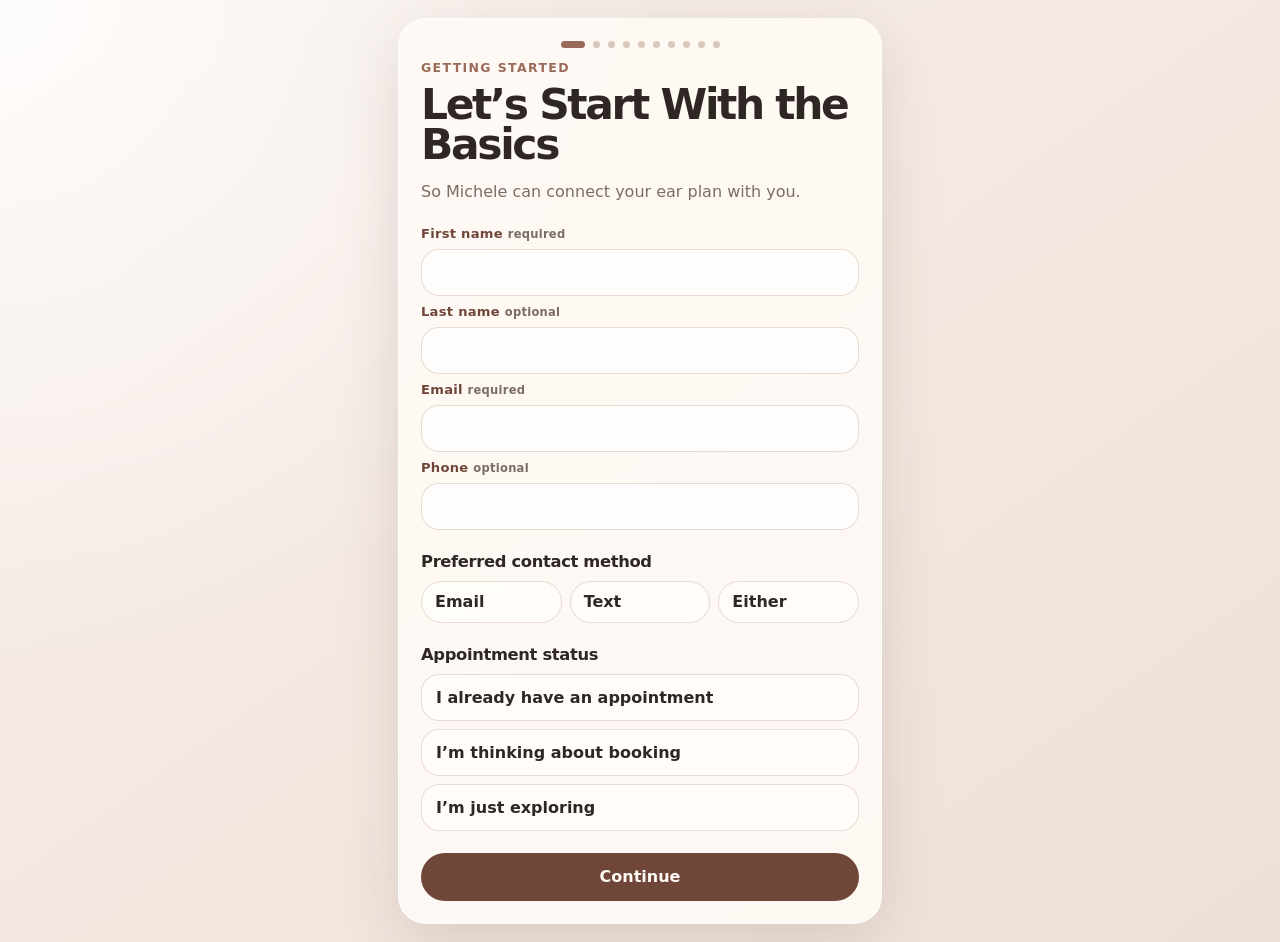
==== commit 8127e674: "v1" ====
--- a/index.html
+++ b/index.html
@@ -14,10 +14,114 @@
         <span class="progress-dot" data-progress="2"></span>
         <span class="progress-dot" data-progress="3"></span>
         <span class="progress-dot" data-progress="4"></span>
-      </div>
-
-      <div id="card-1" class="step-card is-active" data-step="1">
-        <p class="eyebrow">Step 1 of 4</p>
+        <span class="progress-dot" data-progress="5"></span>
+        <span class="progress-dot" data-progress="6"></span>
+        <span class="progress-dot" data-progress="7"></span>
+        <span class="progress-dot" data-progress="8"></span>
+        <span class="progress-dot" data-progress="9"></span>
+        <span class="progress-dot" data-progress="10"></span>
+      </div>
+
+      <div id="card-1" class="step-card is-active form-card" data-step="1">
+        <p class="eyebrow">Getting started</p>
+        <h1>Let’s Start With the Basics</h1>
+        <p class="subtext">So Michele can connect your ear plan with you.</p>
+
+        <div class="form-stack">
+          <label class="field-label" for="contact-first-name">First name <span class="required-mark">required</span></label>
+          <input id="contact-first-name" class="soft-input" type="text" autocomplete="given-name" data-contact-field="firstName" />
+          <p id="first-name-error" class="form-error is-hidden">Please add your first name.</p>
+
+          <label class="field-label" for="contact-last-name">Last name <span class="optional-mark">optional</span></label>
+          <input id="contact-last-name" class="soft-input" type="text" autocomplete="family-name" data-contact-field="lastName" />
+
+          <label class="field-label" for="contact-email">Email <span class="required-mark">required</span></label>
+          <input id="contact-email" class="soft-input" type="email" autocomplete="email" data-contact-field="email" />
+          <p id="email-error" class="form-error is-hidden">Please add a valid email address.</p>
+
+          <label class="field-label" for="contact-phone">Phone <span class="optional-mark">optional</span></label>
+          <input id="contact-phone" class="soft-input" type="tel" autocomplete="tel" data-contact-field="phone" />
+        </div>
+
+        <div class="question-block">
+          <h2>Preferred contact method</h2>
+          <div class="soft-chip-grid three-up" role="group" aria-label="Preferred contact method">
+            <button class="soft-chip" type="button" data-contact-choice="preferredContact" data-value="email">Email</button>
+            <button class="soft-chip" type="button" data-contact-choice="preferredContact" data-value="text">Text</button>
+            <button class="soft-chip" type="button" data-contact-choice="preferredContact" data-value="either">Either</button>
+          </div>
+        </div>
+
+        <div class="question-block">
+          <h2>Appointment status</h2>
+          <div class="soft-choice-list" role="group" aria-label="Appointment status">
+            <button class="soft-choice" type="button" data-contact-choice="appointmentStatus" data-value="already-booked">I already have an appointment</button>
+            <button class="soft-choice" type="button" data-contact-choice="appointmentStatus" data-value="thinking">I’m thinking about booking</button>
+            <button class="soft-choice" type="button" data-contact-choice="appointmentStatus" data-value="exploring">I’m just exploring</button>
+          </div>
+        </div>
+
+        <div id="appointment-date-wrap" class="form-stack conditional-field is-hidden">
+          <label class="field-label" for="appointment-date-time">Appointment date/time, if you know it <span class="optional-mark">optional</span></label>
+          <input id="appointment-date-time" class="soft-input" type="text" data-contact-field="appointmentDateTime" placeholder="Tuesday at 2:30, June 14, etc." />
+        </div>
+
+        <button class="primary-btn" type="button" id="contact-continue-btn">Continue</button>
+      </div>
+
+      <div id="card-2" class="step-card form-card" data-step="2">
+        <p class="eyebrow">Starting point</p>
+        <h1>What brings you in?</h1>
+        <p class="subtext">This helps Michele understand the occasion, goal, or starting point.</p>
+
+        <div class="question-block">
+          <h2>What are you hoping for?</h2>
+          <div class="soft-chip-grid" role="group" aria-label="What are you hoping for">
+            <button class="soft-chip" type="button" data-hope="event">Something special for an event</button>
+            <button class="soft-chip" type="button" data-hope="bridal">Wedding / bridal look</button>
+            <button class="soft-chip" type="button" data-hope="milestone">Birthday or milestone</button>
+            <button class="soft-chip" type="button" data-hope="new-piercing">New piercing</button>
+            <button class="soft-chip" type="button" data-hope="refresh">Jewelry refresh</button>
+            <button class="soft-chip" type="button" data-hope="curated-project">Curated ear project</button>
+            <button class="soft-chip" type="button" data-hope="help-deciding">Help deciding what fits</button>
+            <button class="soft-chip" type="button" data-hope="exploring">Just exploring</button>
+            <button class="soft-chip" type="button" data-hope="other">Other</button>
+          </div>
+        </div>
+
+        <div id="event-date-wrap" class="form-stack conditional-field is-hidden">
+          <label class="field-label" for="event-date">Event date, if you know it <span class="optional-mark">optional</span></label>
+          <input id="event-date" class="soft-input" type="text" data-starting-field="eventDate" placeholder="Date, month, or general timing" />
+        </div>
+
+        <div id="other-hope-wrap" class="form-stack conditional-field is-hidden">
+          <label class="field-label" for="other-hope-details">Tell Michele a little more <span class="optional-mark">optional</span></label>
+          <textarea id="other-hope-details" class="soft-textarea" rows="3" data-starting-field="otherHopeDetails" placeholder="Anniversary, graduation, matching piercing, personal celebration, something symbolic…"></textarea>
+        </div>
+
+        <div class="question-block">
+          <h2>Do you already have any ideas?</h2>
+          <div class="soft-choice-list" role="group" aria-label="Do you already have any ideas">
+            <button class="soft-choice" type="button" data-idea-clarity="exact">I know exactly what I want</button>
+            <button class="soft-choice" type="button" data-idea-clarity="few-ideas">I have a few ideas</button>
+            <button class="soft-choice" type="button" data-idea-clarity="vibe">I have a vibe, but not a specific piercing</button>
+            <button class="soft-choice" type="button" data-idea-clarity="open">I’m totally open</button>
+          </div>
+        </div>
+
+        <div class="form-stack">
+          <label class="field-label" for="initial-ideas">Anything you already have in mind? <span class="optional-mark">optional</span></label>
+          <textarea id="initial-ideas" class="soft-textarea" rows="3" data-starting-field="initialIdeas" placeholder="Wedding earrings, subtle sparkle, birthstone, something celestial, matching with my daughter, not sure yet…"></textarea>
+        </div>
+
+        <div class="button-row">
+          <button class="secondary-btn" type="button" data-prev-step="1">Back</button>
+          <button class="primary-btn" type="button" data-next-step="3">Continue</button>
+        </div>
+      </div>
+
+      <div id="card-3" class="step-card is-active" data-step="3">
+        <p class="eyebrow">Ear planning</p>
         <h1>Which ear are we planning?</h1>
         <p class="subtext">We’ll tailor ideas to the ear you’re curious about.</p>
 
@@ -38,9 +142,8 @@
 
         <p id="both-helper" class="helper-text is-hidden">You’ll be able to explore each side separately.</p>
       </div>
-
-      <div id="card-2" class="step-card" data-step="2">
-        <p class="eyebrow">Step 2 of 4</p>
+      <div id="card-4" class="step-card" data-step="4">
+        <p class="eyebrow">Ear planning</p>
         <h1>Which looks most like your lobe?</h1>
         <p class="subtext">This helps Michele think about spacing and jewelry placement.</p>
 
@@ -78,12 +181,21 @@
         </div>
 
         <div class="button-row single-back-row">
-          <button class="secondary-btn" type="button" data-prev-step="1">Back</button>
-        </div>
-      </div>
-
-      <div id="card-3" class="step-card map-card" data-step="3">
-        <p class="eyebrow">Step 3 of 4</p>
+          <button class="secondary-btn" type="button" data-prev-step="3">Back</button>
+        </div>
+      </div>
+      <div id="card-5" class="step-card title-card" data-step="5">
+        <p class="eyebrow">Current piercings</p>
+        <h1>First, let Michele know about your current piercings.</h1>
+        <p class="subtext">You’ll tap the ear diagram to mark the piercings you already have.</p>
+
+        <div class="button-row map-nav-row">
+          <button class="secondary-btn" type="button" data-prev-step="4">Back</button>
+          <button class="primary-btn" type="button" data-next-step="6">Okay</button>
+        </div>
+      </div>
+      <div id="card-6" class="step-card map-card" data-step="6">
+        <p class="eyebrow">Current piercings</p>
         <h1>What do you already have?</h1>
         <p class="subtext compact-intro">Tap the ear to place each current piercing. Tap a marker to remove it.</p>
 
@@ -113,15 +225,24 @@
         </div>
 
         <div class="button-row map-nav-row">
-          <button class="secondary-btn" type="button" data-prev-step="2">Back</button>
-          <button class="primary-btn" type="button" data-next-step="4">Continue</button>
-        </div>
-      </div>
-
-      <div id="card-4" class="step-card map-card" data-step="4">
-        <p class="eyebrow">Step 4 of 4</p>
+          <button class="secondary-btn" type="button" data-prev-step="5">Back</button>
+          <button class="primary-btn" type="button" data-next-step="7">Continue</button>
+        </div>
+      </div>
+      <div id="card-7" class="step-card title-card" data-step="7">
+        <p class="eyebrow">Future ideas</p>
+        <h1>Next, we’re going to look at what piercings you might be interested in.</h1>
+        <p class="subtext">No commitments. We’re just exploring.</p>
+
+        <div class="button-row map-nav-row">
+          <button class="secondary-btn" type="button" data-prev-step="6">Back</button>
+          <button class="primary-btn" type="button" data-next-step="8">Okay</button>
+        </div>
+      </div>
+      <div id="card-8" class="step-card map-card" data-step="8">
+        <p class="eyebrow">Future ideas</p>
         <h1>What might you want next?</h1>
-        <p class="subtext compact-intro">Tap a spot, then choose Love it, Interested, or Curious. No commitments. Just inspiration.</p>
+        <p class="subtext compact-intro">Tap a spot, then choose Love it, Curious, or Maybe someday. No commitments. Just inspiration.</p>
 
         <div id="future-map-side-toggle" class="side-tabs compact-side-tabs is-hidden" role="group" aria-label="Choose which ear to map">
           <button type="button" data-map-side="left">Left Ear</button>
@@ -149,8 +270,80 @@
         </div>
 
         <div class="button-row map-nav-row">
-          <button class="secondary-btn" type="button" data-prev-step="3">Back</button>
-          <button class="primary-btn" type="button" id="finish-btn">Done</button>
+          <button class="secondary-btn" type="button" data-prev-step="7">Back</button>
+          <button class="primary-btn" type="button" data-next-step="9">Continue</button>
+        </div>
+      </div>
+
+      <div id="card-9" class="step-card form-card" data-step="9">
+        <p class="eyebrow">Lifestyle notes</p>
+        <h1>A Few Lifestyle Notes</h1>
+        <p class="subtext">These help Michele think through comfort, healing, and timing.</p>
+
+        <div class="question-block">
+          <h2>Which side do you usually sleep on?</h2>
+          <div class="soft-chip-grid" role="group" aria-label="Sleep side">
+            <button class="soft-chip" type="button" data-lifestyle-choice="sleepSide" data-value="left">Left</button>
+            <button class="soft-chip" type="button" data-lifestyle-choice="sleepSide" data-value="right">Right</button>
+            <button class="soft-chip" type="button" data-lifestyle-choice="sleepSide" data-value="both">Both</button>
+            <button class="soft-chip" type="button" data-lifestyle-choice="sleepSide" data-value="back">Back sleeper</button>
+            <button class="soft-chip" type="button" data-lifestyle-choice="sleepSide" data-value="changes">It changes</button>
+          </div>
+        </div>
+
+        <div class="question-block">
+          <h2>Any of these part of your routine?</h2>
+          <div class="soft-chip-grid" role="group" aria-label="Daily routine">
+            <button class="soft-chip" type="button" data-routine="earbuds">Earbuds</button>
+            <button class="soft-chip" type="button" data-routine="over-ear-headphones">Over-ear headphones</button>
+            <button class="soft-chip" type="button" data-routine="glasses">Glasses</button>
+            <button class="soft-chip" type="button" data-routine="helmets">Helmets</button>
+            <button class="soft-chip" type="button" data-routine="hair-covers-ears">Hair often covers ears</button>
+            <button class="soft-chip" type="button" data-routine="swimming-soon">Swimming soon</button>
+            <button class="soft-chip" type="button" data-routine="sports-gym">Sports / gym</button>
+            <button class="soft-chip" type="button" data-routine="none">None of these</button>
+          </div>
+        </div>
+
+        <div class="question-block">
+          <h2>How have piercings healed for you in the past?</h2>
+          <div class="soft-chip-grid" role="group" aria-label="Healing history">
+            <button class="soft-chip" type="button" data-lifestyle-choice="healingHistory" data-value="easy">Easy</button>
+            <button class="soft-chip" type="button" data-lifestyle-choice="healingHistory" data-value="mixed">Mixed</button>
+            <button class="soft-chip" type="button" data-lifestyle-choice="healingHistory" data-value="sensitive">Sensitive / tricky</button>
+            <button class="soft-chip" type="button" data-lifestyle-choice="healingHistory" data-value="first-piercing">First piercing</button>
+            <button class="soft-chip" type="button" data-lifestyle-choice="healingHistory" data-value="not-sure">Not sure</button>
+          </div>
+        </div>
+
+        <div class="question-block">
+          <h2>Anything coming up that might affect healing?</h2>
+          <div class="soft-chip-grid" role="group" aria-label="Timing considerations">
+            <button class="soft-chip" type="button" data-timing="vacation">Vacation</button>
+            <button class="soft-chip" type="button" data-timing="swimming">Swimming</button>
+            <button class="soft-chip" type="button" data-timing="wedding-photos">Wedding / photos</button>
+            <button class="soft-chip" type="button" data-timing="sports-season">Sports season</button>
+            <button class="soft-chip" type="button" data-timing="big-event">Big event</button>
+            <button class="soft-chip" type="button" data-timing="nothing-special">Nothing special</button>
+          </div>
+        </div>
+
+        <div class="button-row">
+          <button class="secondary-btn" type="button" data-prev-step="8">Back</button>
+          <button class="primary-btn" type="button" data-next-step="10">Review My Ear Plan</button>
+        </div>
+      </div>
+
+      <div id="card-10" class="step-card review-card" data-step="10">
+        <p class="eyebrow">Review</p>
+        <h1>Your Ear Plan</h1>
+        <p class="subtext">Here’s what Michele would see so far.</p>
+
+        <div id="review-summary" class="review-summary" aria-live="polite"></div>
+
+        <div class="button-row">
+          <button class="secondary-btn" type="button" data-prev-step="9">Back</button>
+          <button class="primary-btn placeholder-submit" type="button" disabled>Submit Coming Later</button>
         </div>
       </div>
     </section>
--- a/css/app.css
+++ b/css/app.css
@@ -1625,3 +1625,394 @@
   display: block !important;
 }
 
+/* FINAL INTEREST BUTTON WIDTH OVERRIDES
+   Keep Step 4 interest choices equal-width, like paired nav buttons.
+   This intentionally sits after all previous mobile/helper rules. */
+.floating-helper .primary-interest-actions {
+  display: grid !important;
+  grid-template-columns: repeat(3, minmax(0, 1fr)) !important;
+  gap: 7px !important;
+  align-items: stretch !important;
+}
+
+.floating-helper .primary-interest-actions .interest-choice {
+  width: 100% !important;
+  min-width: 0 !important;
+  max-width: none !important;
+  box-sizing: border-box !important;
+}
+
+.floating-helper .primary-interest-actions .interest-choice-label,
+.floating-helper .primary-interest-actions .interest-choice-sub {
+  min-width: 0 !important;
+  overflow: hidden !important;
+  text-overflow: ellipsis !important;
+}
+
+@media (max-width: 420px) {
+  .floating-helper .primary-interest-actions {
+    grid-template-columns: repeat(3, minmax(0, 1fr)) !important;
+    gap: 5px !important;
+  }
+}
+
+
+
+/* FINAL FLOATING HELPER POSITION OVERRIDES
+   Lower-ear selections open the helper at the top of the diagram so it does
+   not cover the lobe / anti-tragus area being edited. */
+.ear-stage-wrap.compact-stage > .floating-helper.helper-at-top {
+  top: 10px !important;
+  bottom: auto !important;
+}
+
+.ear-stage-wrap.compact-stage > .floating-helper.helper-at-bottom {
+  top: auto !important;
+  bottom: 10px !important;
+}
+
+/* v1 flow additions: contact, starting point, lifestyle, review */
+.form-card h1,
+.review-card h1 {
+  font-size: clamp(1.8rem, 8.6vw, 2.65rem);
+}
+
+.form-stack {
+  display: grid;
+  gap: 8px;
+  margin-top: 14px;
+}
+
+.field-label {
+  color: var(--accent-dark);
+  font-size: 0.82rem;
+  font-weight: 820;
+  letter-spacing: 0.02em;
+}
+
+.required-mark,
+.optional-mark {
+  color: var(--muted);
+  font-size: 0.72rem;
+  font-weight: 700;
+}
+
+.soft-input,
+.soft-textarea {
+  width: 100%;
+  border: 1px solid rgba(233, 217, 207, 0.95);
+  border-radius: 18px;
+  background: rgba(255, 255, 255, 0.66);
+  color: var(--text);
+  padding: 13px 14px;
+  outline: none;
+  box-shadow: inset 0 1px 0 rgba(255, 255, 255, 0.75);
+  transition: border 160ms ease, background 160ms ease, box-shadow 160ms ease;
+}
+
+.soft-textarea {
+  resize: vertical;
+  min-height: 88px;
+  line-height: 1.4;
+}
+
+.soft-input:focus,
+.soft-textarea:focus {
+  border-color: rgba(154, 107, 88, 0.62);
+  background: #fffaf6;
+  box-shadow: 0 0 0 4px rgba(154, 107, 88, 0.10);
+}
+
+.form-error {
+  margin: -2px 0 4px;
+  color: #8c3f45;
+  font-size: 0.82rem;
+  font-weight: 700;
+}
+
+.question-block {
+  margin-top: 22px;
+}
+
+.question-block h2 {
+  margin: 0 0 10px;
+  color: var(--text);
+  font-size: 1.02rem;
+}
+
+.soft-chip-grid {
+  display: flex;
+  flex-wrap: wrap;
+  gap: 8px;
+}
+
+.soft-chip-grid.three-up {
+  display: grid;
+  grid-template-columns: repeat(3, minmax(0, 1fr));
+}
+
+.soft-chip,
+.soft-choice {
+  min-height: 42px;
+  border: 1px solid rgba(233, 217, 207, 0.95);
+  background: rgba(255, 255, 255, 0.58);
+  color: var(--text);
+  border-radius: 999px;
+  padding: 10px 13px;
+  font-weight: 760;
+  cursor: pointer;
+  text-align: left;
+  transition: transform 160ms ease, border 160ms ease, background 160ms ease, color 160ms ease, box-shadow 160ms ease;
+}
+
+.soft-chip {
+  flex: 1 1 auto;
+}
+
+.soft-chip:active,
+.soft-choice:active {
+  transform: scale(0.985);
+}
+
+.soft-chip.is-selected,
+.soft-choice.is-selected {
+  background: #fff2ea;
+  border-color: rgba(154, 107, 88, 0.62);
+  color: var(--accent-dark);
+  box-shadow: 0 8px 18px rgba(83, 58, 46, 0.08);
+}
+
+.soft-choice-list {
+  display: grid;
+  gap: 8px;
+}
+
+.soft-choice {
+  width: 100%;
+  border-radius: 18px;
+  padding: 13px 14px;
+}
+
+.conditional-field {
+  padding: 12px;
+  border: 1px solid rgba(233, 217, 207, 0.82);
+  border-radius: 20px;
+  background: rgba(255, 245, 238, 0.62);
+}
+
+.review-summary {
+  display: grid;
+  gap: 12px;
+}
+
+.review-section {
+  border: 1px solid rgba(233, 217, 207, 0.95);
+  background: rgba(255, 245, 238, 0.68);
+  border-radius: 22px;
+  padding: 14px;
+}
+
+.review-section h2 {
+  margin: 0 0 10px;
+  color: var(--accent-dark);
+  font-size: 0.86rem;
+  letter-spacing: 0.08em;
+  text-transform: uppercase;
+}
+
+.review-list {
+  display: grid;
+  gap: 8px;
+  margin: 0;
+}
+
+.review-row {
+  display: grid;
+  gap: 2px;
+  padding-bottom: 8px;
+  border-bottom: 1px solid rgba(233, 217, 207, 0.72);
+}
+
+.review-row:last-child {
+  border-bottom: 0;
+  padding-bottom: 0;
+}
+
+.review-row dt,
+.review-ear-block h3,
+.review-interest-group h4 {
+  margin: 0;
+  color: var(--muted);
+  font-size: 0.75rem;
+  letter-spacing: 0.07em;
+  text-transform: uppercase;
+  font-weight: 850;
+}
+
+.review-row dd {
+  margin: 0;
+  color: var(--text);
+  font-weight: 720;
+  line-height: 1.35;
+}
+
+.review-ear-block {
+  display: grid;
+  gap: 8px;
+  padding: 10px;
+  border-radius: 16px;
+  background: rgba(255, 255, 255, 0.48);
+}
+
+.review-ear-block + .review-ear-block {
+  margin-top: 8px;
+}
+
+.review-bullet-list {
+  margin: 0;
+  padding-left: 18px;
+  color: var(--text);
+  line-height: 1.45;
+  font-weight: 680;
+}
+
+.review-empty {
+  margin: 0;
+  color: var(--muted);
+  font-size: 0.92rem;
+}
+
+.review-interest-grid {
+  display: grid;
+  gap: 8px;
+}
+
+.review-interest-group {
+  padding: 9px;
+  border-radius: 14px;
+  background: rgba(255, 250, 246, 0.68);
+}
+
+.review-interest-group h4 {
+  margin-bottom: 6px;
+  color: var(--accent-dark);
+}
+
+.placeholder-submit:disabled {
+  opacity: 0.58;
+}
+
+/* v1 final overrides after v0 button rules */
+.single-back-row {
+  grid-template-columns: 1fr !important;
+}
+
+.form-card .button-row > .primary-btn,
+.review-card .button-row > .primary-btn,
+.form-card .button-row > .secondary-btn,
+.review-card .button-row > .secondary-btn {
+  white-space: normal !important;
+  line-height: 1.12 !important;
+}
+
+@media (max-width: 420px) {
+  .form-card h1,
+  .review-card h1 {
+    font-size: clamp(1.55rem, 7.6vw, 2.1rem);
+  }
+
+  .question-block {
+    margin-top: 18px;
+  }
+
+  .soft-chip,
+  .soft-choice {
+    font-size: 0.9rem;
+  }
+
+  .soft-chip-grid.three-up {
+    gap: 6px;
+  }
+
+  .soft-chip-grid.three-up .soft-chip {
+    padding-left: 8px;
+    padding-right: 8px;
+    text-align: center;
+  }
+}
+
+
+/* v1.1: vague progress labels + calmer lifestyle screen controls */
+#card-9 .question-block {
+  margin-top: 14px;
+  padding: 14px;
+  border: 1px solid rgba(233, 217, 207, 0.82);
+  border-radius: 20px;
+  background: rgba(255, 245, 238, 0.58);
+}
+
+#card-9 .question-block + .question-block {
+  margin-top: 12px;
+}
+
+#card-9 .question-block h2 {
+  margin: 0 0 10px;
+  font-size: 0.98rem;
+  letter-spacing: -0.01em;
+}
+
+#card-9 .soft-chip-grid {
+  display: grid;
+  grid-template-columns: 1fr;
+  gap: 8px;
+}
+
+#card-9 .soft-chip {
+  display: flex;
+  align-items: center;
+  justify-content: flex-start;
+  width: 100%;
+  min-height: 46px;
+  border-radius: 16px;
+  padding: 11px 14px;
+  background: rgba(255, 255, 255, 0.54);
+  border: 1px solid rgba(233, 217, 207, 0.95);
+  color: var(--text);
+  box-shadow: none;
+  text-align: left;
+  line-height: 1.15;
+}
+
+#card-9 .soft-chip.is-selected {
+  background: #fff2ea;
+  border-color: rgba(154, 107, 88, 0.56);
+  color: var(--accent-dark);
+  box-shadow: 0 6px 16px rgba(83, 58, 46, 0.07);
+}
+
+#card-9 .soft-chip.is-selected::before {
+  content: "✓";
+  width: 22px;
+  height: 22px;
+  margin-right: 8px;
+  border-radius: 999px;
+  display: inline-grid;
+  place-items: center;
+  background: var(--accent-dark);
+  color: #fffaf6;
+  font-size: 0.78rem;
+  font-weight: 850;
+  flex: 0 0 auto;
+}
+
+@media (min-width: 460px) {
+  #card-9 .soft-chip-grid {
+    grid-template-columns: repeat(2, minmax(0, 1fr));
+  }
+}
+
+@media (max-width: 420px) {
+  #card-9 .soft-chip {
+    font-size: 0.88rem;
+  }
+}
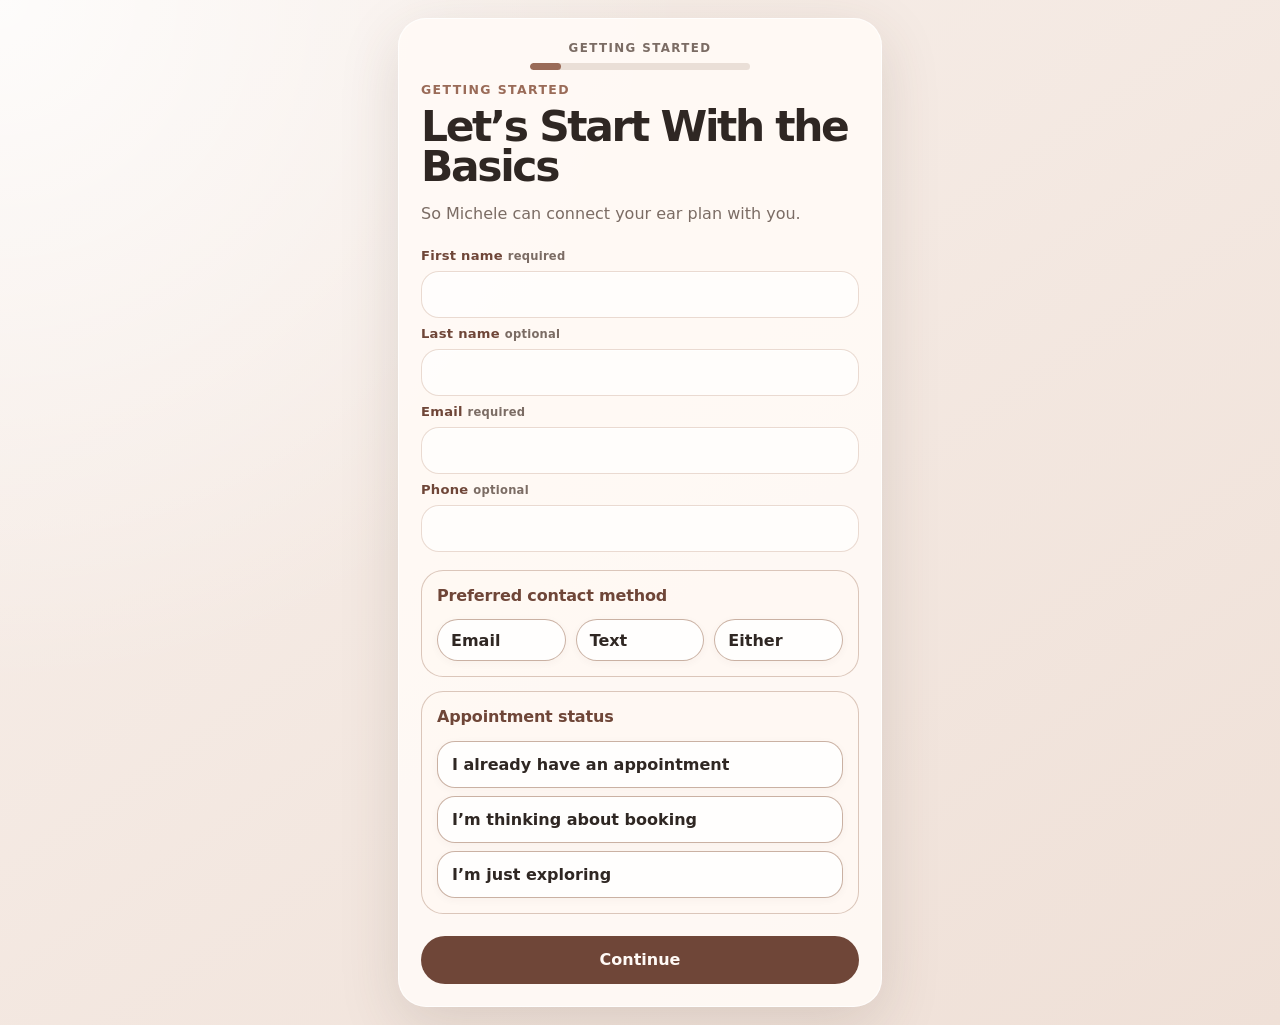
==== commit a005b1a4: "jewelry explorer" ====
--- a/index.html
+++ b/index.html
@@ -1,354 +1,299 @@
-<!doctype html>
+<!DOCTYPE html>
+
 <html lang="en">
 <head>
-  <meta charset="utf-8" />
-  <meta name="viewport" content="width=device-width, initial-scale=1" />
-  <title>Ear Consultation Planner</title>
-  <link rel="stylesheet" href="css/app.css" />
+<meta charset="utf-8"/>
+<meta content="width=device-width, initial-scale=1" name="viewport"/>
+<title>Ear Consultation Planner</title>
+<link href="css/app.css" rel="stylesheet"/>
+<link href="style_explorer/css/style-explorer.css" rel="stylesheet"/>
+<link href="jewelry_explorer/css/jewelry-explorer.css" rel="stylesheet"/>
 </head>
 <body>
-  <main id="ear-planner" class="planner-shell">
-    <section class="planner-card" aria-live="polite">
-      <div class="progress" aria-label="Step progress">
-        <span class="progress-dot is-active" data-progress="1"></span>
-        <span class="progress-dot" data-progress="2"></span>
-        <span class="progress-dot" data-progress="3"></span>
-        <span class="progress-dot" data-progress="4"></span>
-        <span class="progress-dot" data-progress="5"></span>
-        <span class="progress-dot" data-progress="6"></span>
-        <span class="progress-dot" data-progress="7"></span>
-        <span class="progress-dot" data-progress="8"></span>
-        <span class="progress-dot" data-progress="9"></span>
-        <span class="progress-dot" data-progress="10"></span>
-      </div>
-
-      <div id="card-1" class="step-card is-active form-card" data-step="1">
-        <p class="eyebrow">Getting started</p>
-        <h1>Let’s Start With the Basics</h1>
-        <p class="subtext">So Michele can connect your ear plan with you.</p>
-
-        <div class="form-stack">
-          <label class="field-label" for="contact-first-name">First name <span class="required-mark">required</span></label>
-          <input id="contact-first-name" class="soft-input" type="text" autocomplete="given-name" data-contact-field="firstName" />
-          <p id="first-name-error" class="form-error is-hidden">Please add your first name.</p>
-
-          <label class="field-label" for="contact-last-name">Last name <span class="optional-mark">optional</span></label>
-          <input id="contact-last-name" class="soft-input" type="text" autocomplete="family-name" data-contact-field="lastName" />
-
-          <label class="field-label" for="contact-email">Email <span class="required-mark">required</span></label>
-          <input id="contact-email" class="soft-input" type="email" autocomplete="email" data-contact-field="email" />
-          <p id="email-error" class="form-error is-hidden">Please add a valid email address.</p>
-
-          <label class="field-label" for="contact-phone">Phone <span class="optional-mark">optional</span></label>
-          <input id="contact-phone" class="soft-input" type="tel" autocomplete="tel" data-contact-field="phone" />
-        </div>
-
-        <div class="question-block">
-          <h2>Preferred contact method</h2>
-          <div class="soft-chip-grid three-up" role="group" aria-label="Preferred contact method">
-            <button class="soft-chip" type="button" data-contact-choice="preferredContact" data-value="email">Email</button>
-            <button class="soft-chip" type="button" data-contact-choice="preferredContact" data-value="text">Text</button>
-            <button class="soft-chip" type="button" data-contact-choice="preferredContact" data-value="either">Either</button>
-          </div>
-        </div>
-
-        <div class="question-block">
-          <h2>Appointment status</h2>
-          <div class="soft-choice-list" role="group" aria-label="Appointment status">
-            <button class="soft-choice" type="button" data-contact-choice="appointmentStatus" data-value="already-booked">I already have an appointment</button>
-            <button class="soft-choice" type="button" data-contact-choice="appointmentStatus" data-value="thinking">I’m thinking about booking</button>
-            <button class="soft-choice" type="button" data-contact-choice="appointmentStatus" data-value="exploring">I’m just exploring</button>
-          </div>
-        </div>
-
-        <div id="appointment-date-wrap" class="form-stack conditional-field is-hidden">
-          <label class="field-label" for="appointment-date-time">Appointment date/time, if you know it <span class="optional-mark">optional</span></label>
-          <input id="appointment-date-time" class="soft-input" type="text" data-contact-field="appointmentDateTime" placeholder="Tuesday at 2:30, June 14, etc." />
-        </div>
-
-        <button class="primary-btn" type="button" id="contact-continue-btn">Continue</button>
-      </div>
-
-      <div id="card-2" class="step-card form-card" data-step="2">
-        <p class="eyebrow">Starting point</p>
-        <h1>What brings you in?</h1>
-        <p class="subtext">This helps Michele understand the occasion, goal, or starting point.</p>
-
-        <div class="question-block">
-          <h2>What are you hoping for?</h2>
-          <div class="soft-chip-grid" role="group" aria-label="What are you hoping for">
-            <button class="soft-chip" type="button" data-hope="event">Something special for an event</button>
-            <button class="soft-chip" type="button" data-hope="bridal">Wedding / bridal look</button>
-            <button class="soft-chip" type="button" data-hope="milestone">Birthday or milestone</button>
-            <button class="soft-chip" type="button" data-hope="new-piercing">New piercing</button>
-            <button class="soft-chip" type="button" data-hope="refresh">Jewelry refresh</button>
-            <button class="soft-chip" type="button" data-hope="curated-project">Curated ear project</button>
-            <button class="soft-chip" type="button" data-hope="help-deciding">Help deciding what fits</button>
-            <button class="soft-chip" type="button" data-hope="exploring">Just exploring</button>
-            <button class="soft-chip" type="button" data-hope="other">Other</button>
-          </div>
-        </div>
-
-        <div id="event-date-wrap" class="form-stack conditional-field is-hidden">
-          <label class="field-label" for="event-date">Event date, if you know it <span class="optional-mark">optional</span></label>
-          <input id="event-date" class="soft-input" type="text" data-starting-field="eventDate" placeholder="Date, month, or general timing" />
-        </div>
-
-        <div id="other-hope-wrap" class="form-stack conditional-field is-hidden">
-          <label class="field-label" for="other-hope-details">Tell Michele a little more <span class="optional-mark">optional</span></label>
-          <textarea id="other-hope-details" class="soft-textarea" rows="3" data-starting-field="otherHopeDetails" placeholder="Anniversary, graduation, matching piercing, personal celebration, something symbolic…"></textarea>
-        </div>
-
-        <div class="question-block">
-          <h2>Do you already have any ideas?</h2>
-          <div class="soft-choice-list" role="group" aria-label="Do you already have any ideas">
-            <button class="soft-choice" type="button" data-idea-clarity="exact">I know exactly what I want</button>
-            <button class="soft-choice" type="button" data-idea-clarity="few-ideas">I have a few ideas</button>
-            <button class="soft-choice" type="button" data-idea-clarity="vibe">I have a vibe, but not a specific piercing</button>
-            <button class="soft-choice" type="button" data-idea-clarity="open">I’m totally open</button>
-          </div>
-        </div>
-
-        <div class="form-stack">
-          <label class="field-label" for="initial-ideas">Anything you already have in mind? <span class="optional-mark">optional</span></label>
-          <textarea id="initial-ideas" class="soft-textarea" rows="3" data-starting-field="initialIdeas" placeholder="Wedding earrings, subtle sparkle, birthstone, something celestial, matching with my daughter, not sure yet…"></textarea>
-        </div>
-
-        <div class="button-row">
-          <button class="secondary-btn" type="button" data-prev-step="1">Back</button>
-          <button class="primary-btn" type="button" data-next-step="3">Continue</button>
-        </div>
-      </div>
-
-      <div id="card-3" class="step-card is-active" data-step="3">
-        <p class="eyebrow">Ear planning</p>
-        <h1>Which ear are we planning?</h1>
-        <p class="subtext">We’ll tailor ideas to the ear you’re curious about.</p>
-
-        <div class="choice-grid" role="group" aria-label="Choose ear">
-          <button class="choice-card" type="button" data-ear-choice="left">
-            <span class="choice-icon ear-icon-left">◖</span>
-            <span class="choice-title">Left Ear</span>
-          </button>
-          <button class="choice-card" type="button" data-ear-choice="right">
-            <span class="choice-icon ear-icon-right">◗</span>
-            <span class="choice-title">Right Ear</span>
-          </button>
-          <button class="choice-card" type="button" data-ear-choice="both">
-            <span class="choice-icon">◖ ◗</span>
-            <span class="choice-title">Both Ears</span>
-          </button>
-        </div>
-
-        <p id="both-helper" class="helper-text is-hidden">You’ll be able to explore each side separately.</p>
-      </div>
-      <div id="card-4" class="step-card" data-step="4">
-        <p class="eyebrow">Ear planning</p>
-        <h1>Which looks most like your lobe?</h1>
-        <p class="subtext">This helps Michele think about spacing and jewelry placement.</p>
-
-        <div id="both-similar-panel" class="similar-panel is-hidden">
-          <p class="panel-question">Are both ears similar?</p>
-          <div class="segmented-control" role="group" aria-label="Are both ears similar">
-            <button type="button" data-similar-choice="yes">Yes</button>
-            <button type="button" data-similar-choice="no">No</button>
-          </div>
-        </div>
-
-        <div id="side-lobe-tabs" class="side-tabs is-hidden" role="group" aria-label="Choose side anatomy">
-          <button type="button" data-lobe-side="left">Left Ear</button>
-          <button type="button" data-lobe-side="right">Right Ear</button>
-        </div>
-
-        <div class="lobe-choice-grid" role="group" aria-label="Choose lobe shape">
-          <button class="lobe-card" type="button" data-lobe-choice="detached">
-            <span class="lobe-visual single"><img src="assets/ear-detached.svg" alt="Ear with detached rounded lobe" /></span>
-            <span class="choice-title">Detached</span>
-          </button>
-
-          <button class="lobe-card" type="button" data-lobe-choice="attached">
-            <span class="lobe-visual single"><img src="assets/ear-attached.svg" alt="Ear with attached connected lobe" /></span>
-            <span class="choice-title">Attached / Connected</span>
-          </button>
-
-          <button class="lobe-card" type="button" data-lobe-choice="unsure">
-            <span class="lobe-visual compare" aria-hidden="true">
-              <img src="assets/ear-detached.svg" alt="" />
-              <img src="assets/ear-attached.svg" alt="" />
-            </span>
-            <span class="choice-title">Not sure</span>
-          </button>
-        </div>
-
-        <div class="button-row single-back-row">
-          <button class="secondary-btn" type="button" data-prev-step="3">Back</button>
-        </div>
-      </div>
-      <div id="card-5" class="step-card title-card" data-step="5">
-        <p class="eyebrow">Current piercings</p>
-        <h1>First, let Michele know about your current piercings.</h1>
-        <p class="subtext">You’ll tap the ear diagram to mark the piercings you already have.</p>
-
-        <div class="button-row map-nav-row">
-          <button class="secondary-btn" type="button" data-prev-step="4">Back</button>
-          <button class="primary-btn" type="button" data-next-step="6">Okay</button>
-        </div>
-      </div>
-      <div id="card-6" class="step-card map-card" data-step="6">
-        <p class="eyebrow">Current piercings</p>
-        <h1>What do you already have?</h1>
-        <p class="subtext compact-intro">Tap the ear to place each current piercing. Tap a marker to remove it.</p>
-
-        <div id="existing-map-side-toggle" class="side-tabs compact-side-tabs is-hidden" role="group" aria-label="Choose which ear to map">
-          <button type="button" data-map-side="left">Left Ear</button>
-          <button type="button" data-map-side="right">Right Ear</button>
-        </div>
-
-        <div class="ear-stage-wrap compact-stage">
-          <div id="existing-ear-stage" class="ear-stage" aria-label="Interactive ear map"></div>
-          <div id="existing-detail-panel" class="detail-panel helper-card floating-helper is-hidden"></div>
-        </div>
-
-        <div class="region-key-wrap compact-region-wrap">
-          <p class="region-key-label">Jump to a region</p>
-          <div id="existing-region-chips" class="region-palette" aria-label="Ear regions"></div>
-        </div>
-
-        <div id="existing-summary-panel" class="summary-panel">
-          <button id="existing-summary-toggle" class="summary-toggle" type="button" aria-expanded="false" data-summary-toggle="existing">
-            <span id="existing-summary-line">Current piercings: none yet</span>
-            <span class="summary-cue">Edit</span>
-          </button>
-          <div id="existing-summary-drawer" class="summary-drawer is-hidden">
-            <div id="existing-tally-panel" class="tally-panel compact-tally"></div>
-          </div>
-        </div>
-
-        <div class="button-row map-nav-row">
-          <button class="secondary-btn" type="button" data-prev-step="5">Back</button>
-          <button class="primary-btn" type="button" data-next-step="7">Continue</button>
-        </div>
-      </div>
-      <div id="card-7" class="step-card title-card" data-step="7">
-        <p class="eyebrow">Future ideas</p>
-        <h1>Next, we’re going to look at what piercings you might be interested in.</h1>
-        <p class="subtext">No commitments. We’re just exploring.</p>
-
-        <div class="button-row map-nav-row">
-          <button class="secondary-btn" type="button" data-prev-step="6">Back</button>
-          <button class="primary-btn" type="button" data-next-step="8">Okay</button>
-        </div>
-      </div>
-      <div id="card-8" class="step-card map-card" data-step="8">
-        <p class="eyebrow">Future ideas</p>
-        <h1>What might you want next?</h1>
-        <p class="subtext compact-intro">Tap a spot, then choose Love it, Curious, or Maybe someday. No commitments. Just inspiration.</p>
-
-        <div id="future-map-side-toggle" class="side-tabs compact-side-tabs is-hidden" role="group" aria-label="Choose which ear to map">
-          <button type="button" data-map-side="left">Left Ear</button>
-          <button type="button" data-map-side="right">Right Ear</button>
-        </div>
-
-        <div class="ear-stage-wrap compact-stage">
-          <div id="future-ear-stage" class="ear-stage" aria-label="Interactive ear map"></div>
-          <div id="future-detail-panel" class="detail-panel helper-card floating-helper is-hidden"></div>
-        </div>
-
-        <div class="region-key-wrap compact-region-wrap">
-          <p class="region-key-label">Jump to a region</p>
-          <div id="future-region-chips" class="region-palette" aria-label="Ear regions"></div>
-        </div>
-
-        <div id="future-summary-panel" class="summary-panel">
-          <button id="future-summary-toggle" class="summary-toggle" type="button" aria-expanded="false" data-summary-toggle="future">
-            <span id="future-summary-line">Ideas: none yet</span>
-            <span class="summary-cue">Review</span>
-          </button>
-          <div id="future-summary-drawer" class="summary-drawer is-hidden">
-            <div id="future-tally-panel" class="tally-panel compact-tally"></div>
-          </div>
-        </div>
-
-        <div class="button-row map-nav-row">
-          <button class="secondary-btn" type="button" data-prev-step="7">Back</button>
-          <button class="primary-btn" type="button" data-next-step="9">Continue</button>
-        </div>
-      </div>
-
-      <div id="card-9" class="step-card form-card" data-step="9">
-        <p class="eyebrow">Lifestyle notes</p>
-        <h1>A Few Lifestyle Notes</h1>
-        <p class="subtext">These help Michele think through comfort, healing, and timing.</p>
-
-        <div class="question-block">
-          <h2>Which side do you usually sleep on?</h2>
-          <div class="soft-chip-grid" role="group" aria-label="Sleep side">
-            <button class="soft-chip" type="button" data-lifestyle-choice="sleepSide" data-value="left">Left</button>
-            <button class="soft-chip" type="button" data-lifestyle-choice="sleepSide" data-value="right">Right</button>
-            <button class="soft-chip" type="button" data-lifestyle-choice="sleepSide" data-value="both">Both</button>
-            <button class="soft-chip" type="button" data-lifestyle-choice="sleepSide" data-value="back">Back sleeper</button>
-            <button class="soft-chip" type="button" data-lifestyle-choice="sleepSide" data-value="changes">It changes</button>
-          </div>
-        </div>
-
-        <div class="question-block">
-          <h2>Any of these part of your routine?</h2>
-          <div class="soft-chip-grid" role="group" aria-label="Daily routine">
-            <button class="soft-chip" type="button" data-routine="earbuds">Earbuds</button>
-            <button class="soft-chip" type="button" data-routine="over-ear-headphones">Over-ear headphones</button>
-            <button class="soft-chip" type="button" data-routine="glasses">Glasses</button>
-            <button class="soft-chip" type="button" data-routine="helmets">Helmets</button>
-            <button class="soft-chip" type="button" data-routine="hair-covers-ears">Hair often covers ears</button>
-            <button class="soft-chip" type="button" data-routine="swimming-soon">Swimming soon</button>
-            <button class="soft-chip" type="button" data-routine="sports-gym">Sports / gym</button>
-            <button class="soft-chip" type="button" data-routine="none">None of these</button>
-          </div>
-        </div>
-
-        <div class="question-block">
-          <h2>How have piercings healed for you in the past?</h2>
-          <div class="soft-chip-grid" role="group" aria-label="Healing history">
-            <button class="soft-chip" type="button" data-lifestyle-choice="healingHistory" data-value="easy">Easy</button>
-            <button class="soft-chip" type="button" data-lifestyle-choice="healingHistory" data-value="mixed">Mixed</button>
-            <button class="soft-chip" type="button" data-lifestyle-choice="healingHistory" data-value="sensitive">Sensitive / tricky</button>
-            <button class="soft-chip" type="button" data-lifestyle-choice="healingHistory" data-value="first-piercing">First piercing</button>
-            <button class="soft-chip" type="button" data-lifestyle-choice="healingHistory" data-value="not-sure">Not sure</button>
-          </div>
-        </div>
-
-        <div class="question-block">
-          <h2>Anything coming up that might affect healing?</h2>
-          <div class="soft-chip-grid" role="group" aria-label="Timing considerations">
-            <button class="soft-chip" type="button" data-timing="vacation">Vacation</button>
-            <button class="soft-chip" type="button" data-timing="swimming">Swimming</button>
-            <button class="soft-chip" type="button" data-timing="wedding-photos">Wedding / photos</button>
-            <button class="soft-chip" type="button" data-timing="sports-season">Sports season</button>
-            <button class="soft-chip" type="button" data-timing="big-event">Big event</button>
-            <button class="soft-chip" type="button" data-timing="nothing-special">Nothing special</button>
-          </div>
-        </div>
-
-        <div class="button-row">
-          <button class="secondary-btn" type="button" data-prev-step="8">Back</button>
-          <button class="primary-btn" type="button" data-next-step="10">Review My Ear Plan</button>
-        </div>
-      </div>
-
-      <div id="card-10" class="step-card review-card" data-step="10">
-        <p class="eyebrow">Review</p>
-        <h1>Your Ear Plan</h1>
-        <p class="subtext">Here’s what Michele would see so far.</p>
-
-        <div id="review-summary" class="review-summary" aria-live="polite"></div>
-
-        <div class="button-row">
-          <button class="secondary-btn" type="button" data-prev-step="9">Back</button>
-          <button class="primary-btn placeholder-submit" type="button" disabled>Submit Coming Later</button>
-        </div>
-      </div>
-    </section>
-  </main>
-
-  <script src="js/app.js"></script>
+<main class="planner-shell" id="ear-planner">
+<section aria-live="polite" class="planner-card">
+<div aria-label="Current section" class="progress progress-phase" aria-live="polite"><span class="progress-phase-label">Getting started</span><span class="progress-phase-track" aria-hidden="true"><span class="progress-phase-fill"></span></span></div><div class="step-card is-active form-card" data-step="1" id="card-1">
+<p class="eyebrow">Getting started</p>
+<h1>Let’s Start With the Basics</h1>
+<p class="subtext">So Michele can connect your ear plan with you.</p>
+<div class="form-stack">
+<label class="field-label" for="contact-first-name">First name <span class="required-mark">required</span></label>
+<input autocomplete="given-name" class="soft-input" data-contact-field="firstName" id="contact-first-name" type="text"/>
+<p class="form-error is-hidden" id="first-name-error">Please add your first name.</p>
+<label class="field-label" for="contact-last-name">Last name <span class="optional-mark">optional</span></label>
+<input autocomplete="family-name" class="soft-input" data-contact-field="lastName" id="contact-last-name" type="text"/>
+<label class="field-label" for="contact-email">Email <span class="required-mark">required</span></label>
+<input autocomplete="email" class="soft-input" data-contact-field="email" id="contact-email" type="email"/>
+<p class="form-error is-hidden" id="email-error">Please add a valid email address.</p>
+<label class="field-label" for="contact-phone">Phone <span class="optional-mark">optional</span></label>
+<input autocomplete="tel" class="soft-input" data-contact-field="phone" id="contact-phone" type="tel"/>
+</div>
+<div class="question-block">
+<h2>Preferred contact method</h2>
+<div aria-label="Preferred contact method" class="soft-chip-grid three-up" role="group">
+<button class="soft-chip" data-contact-choice="preferredContact" data-value="email" type="button">Email</button>
+<button class="soft-chip" data-contact-choice="preferredContact" data-value="text" type="button">Text</button>
+<button class="soft-chip" data-contact-choice="preferredContact" data-value="either" type="button">Either</button>
+</div>
+</div>
+<div class="question-block">
+<h2>Appointment status</h2>
+<div aria-label="Appointment status" class="soft-choice-list" role="group">
+<button class="soft-choice" data-contact-choice="appointmentStatus" data-value="already-booked" type="button">I already have an appointment</button>
+<button class="soft-choice" data-contact-choice="appointmentStatus" data-value="thinking" type="button">I’m thinking about booking</button>
+<button class="soft-choice" data-contact-choice="appointmentStatus" data-value="exploring" type="button">I’m just exploring</button>
+</div>
+</div>
+<div class="form-stack conditional-field is-hidden" id="appointment-date-wrap">
+<label class="field-label" for="appointment-date-time">Appointment date/time, if you know it <span class="optional-mark">optional</span></label>
+<input class="soft-input" data-contact-field="appointmentDateTime" id="appointment-date-time" placeholder="Tuesday at 2:30, June 14, etc." type="text"/>
+</div>
+<button class="primary-btn" id="contact-continue-btn" type="button">Continue</button>
+</div><div class="step-card form-card" data-step="2" id="card-2">
+<p class="eyebrow">Starting point</p>
+<h1>What brings you in?</h1>
+<p class="subtext">This helps Michele understand the occasion, goal, or starting point.</p>
+<div class="question-block">
+<h2>What are you hoping for?</h2>
+<div aria-label="What are you hoping for" class="soft-chip-grid" role="group">
+<button class="soft-chip" data-hope="event" type="button">Something special for an event</button>
+<button class="soft-chip" data-hope="bridal" type="button">Wedding / bridal look</button>
+<button class="soft-chip" data-hope="milestone" type="button">Birthday or milestone</button>
+<button class="soft-chip" data-hope="new-piercing" type="button">New piercing</button>
+<button class="soft-chip" data-hope="refresh" type="button">Jewelry refresh</button>
+<button class="soft-chip" data-hope="curated-project" type="button">Curated ear project</button>
+<button class="soft-chip" data-hope="help-deciding" type="button">Help deciding what fits</button>
+<button class="soft-chip" data-hope="exploring" type="button">Just exploring</button>
+<button class="soft-chip" data-hope="other" type="button">Other</button>
+</div>
+</div>
+<div class="form-stack conditional-field is-hidden" id="event-date-wrap">
+<label class="field-label" for="event-date">Event date, if you know it <span class="optional-mark">optional</span></label>
+<input class="soft-input" data-starting-field="eventDate" id="event-date" placeholder="Date, month, or general timing" type="text"/>
+</div>
+<div class="form-stack conditional-field is-hidden" id="other-hope-wrap">
+<label class="field-label" for="other-hope-details">Tell Michele a little more <span class="optional-mark">optional</span></label>
+<textarea class="soft-textarea" data-starting-field="otherHopeDetails" id="other-hope-details" placeholder="Anniversary, graduation, matching piercing, personal celebration, something symbolic…" rows="3"></textarea>
+</div>
+<div class="question-block">
+<h2>Do you already have any ideas?</h2>
+<div aria-label="Do you already have any ideas" class="soft-choice-list" role="group">
+<button class="soft-choice" data-idea-clarity="exact" type="button">I know exactly what I want</button>
+<button class="soft-choice" data-idea-clarity="few-ideas" type="button">I have a few ideas</button>
+<button class="soft-choice" data-idea-clarity="vibe" type="button">I have a vibe, but not a specific piercing</button>
+<button class="soft-choice" data-idea-clarity="open" type="button">I’m totally open</button>
+</div>
+</div>
+<div class="form-stack">
+<label class="field-label" for="initial-ideas">Anything you already have in mind? <span class="optional-mark">optional</span></label>
+<textarea class="soft-textarea" data-starting-field="initialIdeas" id="initial-ideas" placeholder="Wedding earrings, subtle sparkle, birthstone, something celestial, matching with my daughter, not sure yet…" rows="3"></textarea>
+</div>
+<div class="button-row">
+<button class="secondary-btn" data-prev-step="1" type="button">Back</button>
+<button class="primary-btn" data-next-step="3" type="button">Continue</button>
+</div>
+</div><div class="step-card form-card" data-step="3" id="card-3">
+<p class="eyebrow">Lifestyle notes</p>
+<h1>A Few Lifestyle Notes</h1>
+<p class="subtext">These help Michele think through comfort, healing, and timing.</p>
+<div class="question-block">
+<h2>Which side do you usually sleep on?</h2>
+<div aria-label="Sleep side" class="soft-chip-grid" role="group">
+<button class="soft-chip" data-lifestyle-choice="sleepSide" data-value="left" type="button">Left</button>
+<button class="soft-chip" data-lifestyle-choice="sleepSide" data-value="right" type="button">Right</button>
+<button class="soft-chip" data-lifestyle-choice="sleepSide" data-value="both" type="button">Both</button>
+<button class="soft-chip" data-lifestyle-choice="sleepSide" data-value="back" type="button">Back sleeper</button>
+<button class="soft-chip" data-lifestyle-choice="sleepSide" data-value="changes" type="button">It changes</button>
+</div>
+</div>
+<div class="question-block">
+<h2>Any of these part of your routine?</h2>
+<div aria-label="Daily routine" class="soft-chip-grid" role="group">
+<button class="soft-chip" data-routine="earbuds" type="button">Earbuds</button>
+<button class="soft-chip" data-routine="over-ear-headphones" type="button">Over-ear headphones</button>
+<button class="soft-chip" data-routine="glasses" type="button">Glasses</button>
+<button class="soft-chip" data-routine="helmets" type="button">Helmets</button>
+<button class="soft-chip" data-routine="hair-covers-ears" type="button">Hair often covers ears</button>
+<button class="soft-chip" data-routine="swimming-soon" type="button">Swimming soon</button>
+<button class="soft-chip" data-routine="sports-gym" type="button">Sports / gym</button>
+<button class="soft-chip" data-routine="none" type="button">None of these</button>
+</div>
+</div>
+<div class="question-block">
+<h2>How have piercings healed for you in the past?</h2>
+<div aria-label="Healing history" class="soft-chip-grid" role="group">
+<button class="soft-chip" data-lifestyle-choice="healingHistory" data-value="easy" type="button">Easy</button>
+<button class="soft-chip" data-lifestyle-choice="healingHistory" data-value="mixed" type="button">Mixed</button>
+<button class="soft-chip" data-lifestyle-choice="healingHistory" data-value="sensitive" type="button">Sensitive / tricky</button>
+<button class="soft-chip" data-lifestyle-choice="healingHistory" data-value="first-piercing" type="button">First piercing</button>
+<button class="soft-chip" data-lifestyle-choice="healingHistory" data-value="not-sure" type="button">Not sure</button>
+</div>
+</div>
+<div class="question-block">
+<h2>Anything coming up that might affect healing?</h2>
+<div aria-label="Timing considerations" class="soft-chip-grid" role="group">
+<button class="soft-chip" data-timing="vacation" type="button">Vacation</button>
+<button class="soft-chip" data-timing="swimming" type="button">Swimming</button>
+<button class="soft-chip" data-timing="wedding-photos" type="button">Wedding / photos</button>
+<button class="soft-chip" data-timing="sports-season" type="button">Sports season</button>
+<button class="soft-chip" data-timing="big-event" type="button">Big event</button>
+<button class="soft-chip" data-timing="nothing-special" type="button">Nothing special</button>
+</div>
+</div>
+<div class="button-row">
+<button class="secondary-btn" data-prev-step="2" type="button">Back</button>
+<button class="primary-btn" data-next-step="4" type="button">Continue to Placement</button>
+</div>
+</div><div class="step-card" data-step="4" id="card-4">
+<p class="eyebrow">Ear placement</p>
+<h1>Which ear are we placing jewelry on?</h1>
+<p class="subtext">We’ll tailor ideas to the ear you’re curious about.</p>
+<div aria-label="Choose ear" class="choice-grid" role="group">
+<button class="choice-card" data-ear-choice="left" type="button">
+<span class="choice-icon ear-icon-left">◖</span>
+<span class="choice-title">Left Ear</span>
+</button>
+<button class="choice-card" data-ear-choice="right" type="button">
+<span class="choice-icon ear-icon-right">◗</span>
+<span class="choice-title">Right Ear</span>
+</button>
+<button class="choice-card" data-ear-choice="both" type="button">
+<span class="choice-icon">◖ ◗</span>
+<span class="choice-title">Both Ears</span>
+</button>
+</div>
+<p class="helper-text is-hidden" id="both-helper">You’ll be able to explore each side separately.</p>
+</div><div class="step-card" data-step="5" id="card-5">
+<p class="eyebrow">Ear placement</p>
+<h1>Which looks most like your lobe?</h1>
+<p class="subtext">This helps Michele think about spacing and jewelry placement.</p>
+<div class="similar-panel is-hidden" id="both-similar-panel">
+<p class="panel-question">Are both ears similar?</p>
+<div aria-label="Are both ears similar" class="segmented-control" role="group">
+<button data-similar-choice="yes" type="button">Yes</button>
+<button data-similar-choice="no" type="button">No</button>
+</div>
+</div>
+<div aria-label="Choose side anatomy" class="side-tabs is-hidden" id="side-lobe-tabs" role="group">
+<button data-lobe-side="left" type="button">Left Ear</button>
+<button data-lobe-side="right" type="button">Right Ear</button>
+</div>
+<div aria-label="Choose lobe shape" class="lobe-choice-grid" role="group">
+<button class="lobe-card" data-lobe-choice="detached" type="button">
+<span class="lobe-visual single"><img alt="Ear with detached rounded lobe" src="assets/ear-detached.svg"/></span>
+<span class="choice-title">Detached</span>
+</button>
+<button class="lobe-card" data-lobe-choice="attached" type="button">
+<span class="lobe-visual single"><img alt="Ear with attached connected lobe" src="assets/ear-attached.svg"/></span>
+<span class="choice-title">Attached / Connected</span>
+</button>
+<button class="lobe-card" data-lobe-choice="unsure" type="button">
+<span aria-hidden="true" class="lobe-visual compare">
+<img alt="" src="assets/ear-detached.svg"/>
+<img alt="" src="assets/ear-attached.svg"/>
+</span>
+<span class="choice-title">Not sure</span>
+</button>
+</div>
+<div class="button-row single-back-row">
+<button class="secondary-btn" data-prev-step="4" type="button">Back</button>
+</div>
+</div><div class="step-card title-card" data-step="6" id="card-6">
+<p class="eyebrow">Current piercings</p>
+<h1>First, let Michele know about your current piercings.</h1>
+<p class="subtext">You’ll tap the ear diagram to mark the piercings you already have.</p>
+<div class="button-row map-nav-row">
+<button class="secondary-btn" data-prev-step="5" type="button">Back</button>
+<button class="primary-btn" data-next-step="7" type="button">Okay</button>
+</div>
+</div><div class="step-card map-card" data-step="7" id="card-7">
+<p class="eyebrow">Current piercings</p>
+<h1>What do you already have?</h1>
+<p class="subtext compact-intro">Tap the ear to place each current piercing. Tap a marker to remove it.</p>
+<div aria-label="Choose which ear to map" class="side-tabs compact-side-tabs is-hidden" id="existing-map-side-toggle" role="group">
+<button data-map-side="left" type="button">Left Ear</button>
+<button data-map-side="right" type="button">Right Ear</button>
+</div>
+<div class="ear-stage-wrap compact-stage">
+<div aria-label="Interactive ear map" class="ear-stage" id="existing-ear-stage"></div>
+<div class="detail-panel helper-card floating-helper is-hidden" id="existing-detail-panel"></div>
+</div>
+<div class="region-key-wrap compact-region-wrap">
+<p class="region-key-label">Jump to a region</p>
+<div aria-label="Ear regions" class="region-palette" id="existing-region-chips"></div>
+</div>
+<div class="summary-panel" id="existing-summary-panel">
+<button aria-expanded="false" class="summary-toggle" data-summary-toggle="existing" id="existing-summary-toggle" type="button">
+<span id="existing-summary-line">Current piercings: none yet</span>
+<span class="summary-cue">Edit</span>
+</button>
+<div class="summary-drawer is-hidden" id="existing-summary-drawer">
+<div class="tally-panel compact-tally" id="existing-tally-panel"></div>
+</div>
+</div>
+<div class="button-row map-nav-row">
+<button class="secondary-btn" data-prev-step="6" type="button">Back</button>
+<button class="primary-btn" data-next-step="8" type="button">Continue</button>
+</div>
+</div><div class="step-card title-card" data-step="8" id="card-8">
+<p class="eyebrow">Future ideas</p>
+<h1>Next, we’re going to look at what piercings you might be interested in.</h1>
+<p class="subtext">No commitments. We’re just exploring.</p>
+<div class="button-row map-nav-row">
+<button class="secondary-btn" data-prev-step="7" type="button">Back</button>
+<button class="primary-btn" data-next-step="9" type="button">Okay</button>
+</div>
+</div><div class="step-card map-card" data-step="9" id="card-9">
+<p class="eyebrow">Future ideas</p>
+<h1>What might you want next?</h1>
+<p class="subtext compact-intro">Tap a spot, then choose Love it, Curious, or Maybe someday. No commitments. Just inspiration.</p>
+<div aria-label="Choose which ear to map" class="side-tabs compact-side-tabs is-hidden" id="future-map-side-toggle" role="group">
+<button data-map-side="left" type="button">Left Ear</button>
+<button data-map-side="right" type="button">Right Ear</button>
+</div>
+<div class="ear-stage-wrap compact-stage">
+<div aria-label="Interactive ear map" class="ear-stage" id="future-ear-stage"></div>
+<div class="detail-panel helper-card floating-helper is-hidden" id="future-detail-panel"></div>
+</div>
+<div class="region-key-wrap compact-region-wrap">
+<p class="region-key-label">Jump to a region</p>
+<div aria-label="Ear regions" class="region-palette" id="future-region-chips"></div>
+</div>
+<div class="summary-panel" id="future-summary-panel">
+<button aria-expanded="false" class="summary-toggle" data-summary-toggle="future" id="future-summary-toggle" type="button">
+<span id="future-summary-line">Ideas: none yet</span>
+<span class="summary-cue">Review</span>
+</button>
+<div class="summary-drawer is-hidden" id="future-summary-drawer">
+<div class="tally-panel compact-tally" id="future-tally-panel"></div>
+</div>
+</div>
+<div class="button-row map-nav-row">
+<button class="secondary-btn" data-prev-step="8" type="button">Back</button>
+<button class="primary-btn" data-next-step="10" type="button">Continue to Style</button>
+</div>
+</div><div class="step-card style-card" data-step="10" id="card-10">
+<div id="integrated-style-explorer"></div>
+</div><div class="step-card" data-step="23" id="card-23">
+<div id="jewelry-explorer-root"></div>
+</div><div class="step-card review-card" data-step="22" id="card-22">
+<p class="eyebrow">Review</p>
+<h1>Your Ear Plan</h1>
+<p class="subtext">Here’s what Michele would see so far.</p>
+<div aria-live="polite" class="review-summary" id="review-summary"></div>
+<div class="button-row">
+<button class="secondary-btn" data-prev-step="23" type="button">Back to jewelry</button>
+<button class="primary-btn placeholder-submit" disabled="" type="button">Submit Coming Later</button>
+</div>
+</div>
+</section>
+</main>
+<script>
+    window.EAR_MAP_CONFIG_URL = "https://script.google.com/macros/s/AKfycbyFnw6x4nnQt9TW9jvrOg0IUe2mFxq_MTKcIPo_lTkTaLUc3VmjJ98CLmNAw4ASI98r6Q/exec?action=getPublishedEarMapConfig";
+  </script>
+<script src="style_explorer/js/vocabulary.js"></script>
+<script src="js/app.js"></script>
+<script src="js/style-explorer-integrated.js"></script>
+<script src="jewelry_explorer/js/jewelry-explorer.js"></script>
 </body>
 </html>
--- a/css/app.css
+++ b/css/app.css
@@ -56,10 +56,38 @@
 }
 
 .progress {
-  display: flex;
+  margin-bottom: 24px;
+}
+
+.progress-phase {
+  display: grid;
   gap: 8px;
-  justify-content: center;
-  margin-bottom: 24px;
+  justify-items: center;
+}
+
+.progress-phase-label {
+  color: var(--muted);
+  font-size: 0.74rem;
+  font-weight: 800;
+  letter-spacing: 0.12em;
+  text-transform: uppercase;
+}
+
+.progress-phase-track {
+  background: #eadfd7;
+  border-radius: 999px;
+  height: 7px;
+  overflow: hidden;
+  width: min(220px, 68vw);
+}
+
+.progress-phase-fill {
+  background: var(--accent);
+  border-radius: inherit;
+  display: block;
+  height: 100%;
+  transition: width 220ms ease;
+  width: 14%;
 }
 
 .progress-dot {
@@ -81,6 +109,11 @@
 }
 
 .step-card.is-active { display: block; }
+
+.style-screen-card {
+  display: block;
+  animation: cardIn 220ms ease both;
+}
 
 @keyframes cardIn {
   from { opacity: 0; transform: translateY(8px); }
@@ -2016,3 +2049,431 @@
     font-size: 0.88rem;
   }
 }
+
+/* Integrated style explorer inside the main planner flow */
+.style-card .style-screen-card {
+  min-height: 0;
+}
+
+.style-card .screen-actions {
+  margin-top: 18px;
+}
+
+/* UX pass: clearer question/chip hierarchy in the main planner */
+#ear-planner .form-card .question-block,
+#ear-planner .style-card .question-block {
+  margin-top: 18px;
+  padding: 15px;
+  border: 1px solid rgba(214, 190, 176, 0.86);
+  border-radius: 22px;
+  background: rgba(255, 248, 243, 0.72);
+}
+
+#ear-planner .form-card .question-block + .question-block,
+#ear-planner .style-card .question-block + .question-block {
+  margin-top: 14px;
+}
+
+#ear-planner .form-card .question-block h2,
+#ear-planner .style-card .question-block h2 {
+  margin: 0 0 14px;
+  color: var(--accent-dark);
+  font-size: 1rem;
+  font-weight: 860;
+  line-height: 1.22;
+  letter-spacing: -0.01em;
+}
+
+#ear-planner .form-card .soft-chip-grid,
+#ear-planner .style-card .soft-chip-grid {
+  gap: 10px;
+}
+
+#ear-planner .form-card .soft-chip,
+#ear-planner .form-card .soft-choice,
+#ear-planner .style-card .soft-chip,
+#ear-planner .style-card .soft-choice {
+  border-color: rgba(197, 169, 154, 0.9);
+  background: rgba(255, 255, 255, 0.88);
+  box-shadow: 0 2px 8px rgba(83, 58, 46, 0.04);
+}
+
+#ear-planner .form-card .soft-chip.is-selected,
+#ear-planner .form-card .soft-choice.is-selected,
+#ear-planner .style-card .soft-chip.is-selected,
+#ear-planner .style-card .soft-choice.is-selected {
+  background: #f7e5dc;
+  border-color: rgba(154, 107, 88, 0.82);
+  box-shadow: 0 7px 18px rgba(83, 58, 46, 0.10);
+}
+
+
+/* Material swatches for the integrated style flow */
+#ear-planner .metal-chip {
+  display: inline-flex;
+  align-items: center;
+  gap: 9px;
+}
+
+#ear-planner .metal-swatch {
+  width: 18px;
+  height: 18px;
+  flex: 0 0 18px;
+  border-radius: 999px;
+  border: 1px solid rgba(83, 58, 46, 0.18);
+  box-shadow: inset 0 1px 2px rgba(255, 255, 255, 0.62), 0 1px 2px rgba(83, 58, 46, 0.08);
+}
+
+#ear-planner .metal-swatch.is-blank {
+  background: transparent;
+  border-style: dashed;
+  box-shadow: none;
+}
+
+
+#ear-planner .gem-chip {
+  display: inline-flex;
+  align-items: center;
+  gap: 9px;
+}
+
+#ear-planner .gem-swatch {
+  width: 18px;
+  height: 18px;
+  flex: 0 0 18px;
+  border-radius: 999px;
+  border: 1px solid rgba(83, 58, 46, 0.16);
+  box-shadow: inset 0 1px 2px rgba(255, 255, 255, 0.7), 0 1px 2px rgba(83, 58, 46, 0.08);
+}
+
+#ear-planner .gem-swatch.is-diamond,
+#ear-planner .gem-swatch.is-cz {
+  background: linear-gradient(135deg, #ffffff 0%, #eef6f8 38%, #cfdde2 100%);
+}
+
+#ear-planner .gem-swatch.is-opal {
+  background: linear-gradient(135deg, #fbf7e8 0%, #dff2ef 34%, #f3d7e8 67%, #d9e6ff 100%);
+}
+
+#ear-planner .gem-swatch.is-pearl {
+  background: linear-gradient(135deg, #fff9ef 0%, #efe0cf 100%);
+}
+
+#ear-planner .gem-swatch.is-colorful {
+  background: linear-gradient(135deg, #f5a3b8 0%, #b6d982 50%, #8db9e8 100%);
+}
+
+#ear-planner .gem-swatch.is-none,
+#ear-planner .gem-swatch.is-blank {
+  background: transparent;
+  box-shadow: none;
+}
+
+#ear-planner .gem-swatch.is-none {
+  border-style: solid;
+}
+
+#ear-planner .gem-swatch.is-blank {
+  border-style: dashed;
+}
+
+/* Visual color palettes for the integrated style flow */
+#ear-planner .color-palette-grid {
+  display: grid;
+  grid-template-columns: 1fr;
+}
+
+#ear-planner .color-chip {
+  min-height: 64px;
+  width: 100%;
+  border: 1px solid rgba(197, 169, 154, 0.9);
+  background: rgba(255, 255, 255, 0.88);
+  color: var(--text);
+  border-radius: 18px;
+  padding: 10px;
+  font-weight: 780;
+  cursor: pointer;
+  text-align: left;
+  display: grid;
+  grid-template-columns: 82px 1fr;
+  align-items: center;
+  gap: 12px;
+  box-shadow: 0 2px 8px rgba(83, 58, 46, 0.04);
+  transition: transform 160ms ease, border 160ms ease, background 160ms ease, color 160ms ease, box-shadow 160ms ease;
+}
+
+#ear-planner .color-chip:active {
+  transform: scale(0.985);
+}
+
+#ear-planner .color-chip.is-selected {
+  background: #f7e5dc;
+  border-color: rgba(154, 107, 88, 0.82);
+  color: var(--accent-dark);
+  box-shadow: 0 7px 18px rgba(83, 58, 46, 0.10);
+}
+
+#ear-planner .palette-swatch {
+  height: 42px;
+  border: 1px solid rgba(83, 58, 46, 0.12);
+  border-radius: 999px;
+  overflow: hidden;
+  display: grid;
+  grid-template-columns: repeat(3, 1fr);
+  box-shadow: inset 0 0 0 1px rgba(255, 255, 255, 0.35);
+}
+
+#ear-planner .palette-swatch.is-open,
+#ear-planner .palette-swatch.is-blank {
+  grid-template-columns: 1fr;
+  border-style: dashed;
+  box-shadow: none;
+  place-items: center;
+}
+
+#ear-planner .palette-swatch.is-open {
+  background: rgba(255, 255, 255, 0.74);
+  border-color: rgba(154, 107, 88, 0.58);
+}
+
+#ear-planner .palette-swatch.is-blank {
+  background: transparent;
+  border-color: rgba(197, 169, 154, 0.72);
+}
+
+#ear-planner .palette-swatch span {
+  display: block;
+}
+
+#ear-planner .palette-swatch .palette-special-mark {
+  display: grid;
+  place-items: center;
+  color: rgba(83, 58, 46, 0.72);
+  font-size: 1.45rem;
+  font-weight: 920;
+  line-height: 1;
+  letter-spacing: 0.02em;
+}
+
+#ear-planner .palette-swatch.is-open .palette-special-mark {
+  font-size: 1.7rem;
+  transform: translateY(-2px);
+}
+
+#ear-planner .palette-swatch.is-blank .palette-special-mark {
+  font-size: 1.35rem;
+  color: rgba(83, 58, 46, 0.56);
+}
+
+#ear-planner .color-chip-label {
+  line-height: 1.15;
+}
+
+@media (min-width: 520px) {
+  #ear-planner .color-palette-grid {
+    grid-template-columns: repeat(2, minmax(0, 1fr));
+  }
+}
+
+@media (max-width: 420px) {
+  #ear-planner .color-chip {
+    grid-template-columns: 74px 1fr;
+    gap: 10px;
+  }
+
+  #ear-planner .palette-swatch {
+    height: 38px;
+  }
+}
+
+/* Integrated Style Fingerprint refinements */
+#ear-planner .fingerprint-title-card {
+  text-align: center;
+}
+
+#ear-planner .fingerprint-title-card .subtext,
+#ear-planner .fingerprint-title-card .mini-note {
+  text-align: left;
+}
+
+#ear-planner .fingerprint-visual {
+  width: min(148px, 44vw);
+  margin: 4px auto 18px;
+  aspect-ratio: 1;
+  display: grid;
+  place-items: center;
+}
+
+#ear-planner .fingerprint-visual svg {
+  width: 100%;
+  height: 100%;
+  overflow: visible;
+}
+
+#ear-planner .fingerprint-ridge {
+  fill: none;
+  stroke: rgba(154, 107, 88, 0.2);
+  stroke-width: 4.2;
+  stroke-linecap: round;
+  stroke-linejoin: round;
+  transition: stroke 220ms ease, stroke-width 220ms ease, opacity 220ms ease;
+}
+
+#ear-planner .fingerprint-ridge.is-filled {
+  stroke: rgba(154, 107, 88, 0.84);
+  stroke-width: 4.8;
+}
+
+#ear-planner .fingerprint-insight strong {
+  color: var(--accent-dark);
+  font-weight: 900;
+}
+
+#ear-planner .vocab-either-or-card {
+  margin-top: 18px;
+  display: grid;
+  grid-template-columns: repeat(2, minmax(0, 1fr));
+  gap: 10px;
+}
+
+#ear-planner .vocab-pair-choice {
+  min-height: 118px;
+  border: 1px solid rgba(233, 217, 207, 0.95);
+  background: rgba(255, 255, 255, 0.64);
+  color: var(--text);
+  border-radius: 24px;
+  padding: 18px 12px;
+  font-size: 1.08rem;
+  font-weight: 850;
+  text-align: center;
+  cursor: pointer;
+  line-height: 1.12;
+  box-shadow: 0 6px 18px rgba(83, 58, 46, 0.05);
+  transition: transform 160ms ease, border 160ms ease, background 160ms ease, color 160ms ease, box-shadow 160ms ease;
+}
+
+#ear-planner .vocab-pair-choice:active {
+  transform: scale(0.985);
+}
+
+#ear-planner .vocab-pair-choice.is-selected {
+  background: #fff2ea;
+  border-color: rgba(154, 107, 88, 0.72);
+  color: var(--accent-dark);
+  box-shadow: 0 12px 24px rgba(83, 58, 46, 0.11);
+}
+
+@media (max-width: 420px) {
+  #ear-planner .fingerprint-visual {
+    width: min(130px, 48vw);
+    margin-bottom: 14px;
+  }
+
+  #ear-planner .vocab-either-or-card {
+    gap: 8px;
+  }
+
+  #ear-planner .vocab-pair-choice {
+    min-height: 104px;
+    padding: 15px 8px;
+    font-size: 0.98rem;
+  }
+}
+
+
+#ear-planner .compact-title-card {
+  padding-top: 28px;
+}
+
+#ear-planner .compact-title-card h1 {
+  margin-bottom: 8px;
+}
+
+#ear-planner .compact-title-card .compact-body {
+  max-width: 30ch;
+  margin: 0 auto 10px;
+  text-align: center;
+}
+
+#ear-planner .compact-title-card .fingerprint-insight-inline {
+  margin: 0 0 16px;
+  text-align: center;
+  color: var(--accent-dark);
+  font-weight: 700;
+  font-size: 0.96rem;
+}
+
+#ear-planner .compact-title-card .screen-actions {
+  margin-top: 10px;
+}
+
+#ear-planner .compact-title-card .quiz-exit-zone {
+  margin-top: 10px;
+}
+
+#ear-planner .fingerprint-visual {
+  width: min(128px, 35vw);
+  margin: 2px auto 14px;
+}
+
+#ear-planner .fingerprint-ridge {
+  fill: none;
+  stroke: rgba(154, 107, 88, 0.17);
+  stroke-width: 1.9;
+  stroke-linecap: round;
+  stroke-linejoin: round;
+}
+
+#ear-planner .fingerprint-ridge.is-filled {
+  stroke: rgba(154, 107, 88, 0.86);
+  stroke-width: 2.05;
+}
+
+@media (max-width: 420px) {
+  #ear-planner .fingerprint-visual {
+    width: min(114px, 39vw);
+  }
+
+  #ear-planner .compact-title-card .compact-body {
+    max-width: 26ch;
+  }
+}
+
+
+/* Style fingerprint asset: use the fixed thumbprint image instead of hand-drawn ridge paths. */
+#ear-planner .fingerprint-asset-visual {
+  position: relative;
+  width: min(112px, 32vw);
+  aspect-ratio: 408 / 514;
+  margin: 2px auto 14px;
+  display: block;
+}
+
+#ear-planner .fingerprint-asset {
+  position: absolute;
+  inset: 0;
+  width: 100%;
+  height: 100%;
+  object-fit: contain;
+  pointer-events: none;
+  user-select: none;
+}
+
+#ear-planner .fingerprint-asset-base {
+  opacity: 0.13;
+}
+
+#ear-planner .fingerprint-asset-layer {
+  opacity: 0;
+  transition: opacity 220ms ease;
+}
+
+#ear-planner .fingerprint-asset-layer.is-filled {
+  opacity: 0.74;
+}
+
+@media (max-width: 420px) {
+  #ear-planner .fingerprint-asset-visual {
+    width: min(102px, 34vw);
+  }
+}
--- a/style_explorer/css/style-explorer.css
+++ b/style_explorer/css/style-explorer.css
@@ -0,0 +1,553 @@
+/* Standalone Style Explorer additions. app.css supplies the core planner look. */
+
+.style-word-grid {
+  display: grid;
+  grid-template-columns: repeat(2, minmax(0, 1fr));
+  gap: 9px;
+  margin-top: 16px;
+}
+
+.word-chip,
+.color-chip,
+.vibe-option,
+.pair-choice {
+  min-height: 46px;
+  border: 1px solid rgba(233, 217, 207, 0.95);
+  background: rgba(255, 255, 255, 0.58);
+  color: var(--text);
+  border-radius: 18px;
+  padding: 11px 12px;
+  font-weight: 760;
+  cursor: pointer;
+  text-align: left;
+  line-height: 1.08;
+  transition: transform 160ms ease, border 160ms ease, background 160ms ease, color 160ms ease, box-shadow 160ms ease;
+}
+
+.word-chip:active,
+.color-chip:active,
+.vibe-option:active,
+.pair-choice:active {
+  transform: scale(0.985);
+}
+
+.word-chip.is-selected,
+.color-chip.is-selected,
+.vibe-option.is-selected,
+.pair-choice.is-selected {
+  background: #fff2ea;
+  border-color: rgba(154, 107, 88, 0.62);
+  color: var(--accent-dark);
+  box-shadow: 0 8px 18px rgba(83, 58, 46, 0.08);
+}
+
+.word-chip.is-negative-selected {
+  background: #f3e4dc;
+  color: #6f4638;
+  border-color: rgba(111, 70, 56, 0.36);
+}
+
+.word-chip .word-meta {
+  display: block;
+  margin-top: 4px;
+  color: var(--muted);
+  font-size: 0.68rem;
+  font-weight: 730;
+  letter-spacing: 0.02em;
+}
+
+.route-card,
+.mini-note,
+.vector-note {
+  margin-top: 18px;
+  border: 1px solid rgba(233, 217, 207, 0.95);
+  background: rgba(255, 245, 238, 0.68);
+  border-radius: 22px;
+  padding: 14px;
+}
+
+.route-card p,
+.mini-note p,
+.vector-note p {
+  margin: 0;
+  color: var(--muted);
+  line-height: 1.45;
+}
+
+.adaptive-round-card {
+  margin-top: 16px;
+  display: grid;
+  gap: 10px;
+}
+
+.adaptive-round-card .word-chip {
+  min-height: 64px;
+  border-radius: 22px;
+}
+
+.round-counter {
+  margin: 0 0 8px;
+  color: var(--accent-dark);
+  font-size: 0.78rem;
+  letter-spacing: 0.1em;
+  text-transform: uppercase;
+  font-weight: 850;
+}
+
+.vibe-list,
+.pair-list,
+.summary-stack {
+  display: grid;
+  gap: 12px;
+  margin-top: 16px;
+}
+
+.vibe-row,
+.pair-row,
+.debug-panel {
+  border: 1px solid rgba(233, 217, 207, 0.95);
+  background: rgba(255, 245, 238, 0.68);
+  border-radius: 22px;
+  padding: 14px;
+}
+
+.vibe-label,
+.pair-label {
+  margin: 0 0 10px;
+  color: var(--text);
+  font-size: 1rem;
+  font-weight: 800;
+  letter-spacing: -0.02em;
+}
+
+.vibe-controls,
+.pair-controls {
+  display: grid;
+  grid-template-columns: repeat(3, minmax(0, 1fr));
+  gap: 7px;
+}
+
+.vibe-option,
+.pair-choice {
+  min-height: 42px;
+  border-radius: 999px;
+  padding: 9px 10px;
+  text-align: center;
+  font-size: 0.88rem;
+}
+
+.pair-controls.two-up {
+  grid-template-columns: repeat(2, minmax(0, 1fr));
+}
+
+.debug-panel h2 {
+  margin: 0 0 10px;
+  color: var(--accent-dark);
+  font-size: 0.86rem;
+  letter-spacing: 0.08em;
+  text-transform: uppercase;
+}
+
+.debug-pre {
+  max-height: 360px;
+  overflow: auto;
+  white-space: pre-wrap;
+  word-break: break-word;
+  margin: 0;
+  padding: 12px;
+  border-radius: 16px;
+  background: rgba(255, 255, 255, 0.64);
+  color: var(--text);
+  font-size: 0.78rem;
+  line-height: 1.35;
+}
+
+.copy-status {
+  margin: 10px 0 0;
+  color: var(--accent-dark);
+  font-weight: 760;
+  font-size: 0.9rem;
+}
+
+.screen-actions {
+  margin-top: 22px;
+}
+
+.screen-actions .primary-btn,
+.screen-actions .secondary-btn {
+  white-space: normal !important;
+  line-height: 1.12 !important;
+}
+
+.warning-note {
+  margin-top: 16px;
+  color: #8c3f45;
+  font-size: 0.9rem;
+  line-height: 1.4;
+  font-weight: 720;
+}
+
+@media (max-width: 420px) {
+  .style-word-grid {
+    grid-template-columns: 1fr;
+    gap: 8px;
+  }
+
+  .word-chip,
+  .color-chip {
+    min-height: 43px;
+    font-size: 0.9rem;
+  }
+
+  .vibe-option,
+  .pair-choice {
+    font-size: 0.78rem;
+    padding-left: 6px;
+    padding-right: 6px;
+  }
+}
+
+/* Backend-generated client summary + feedback */
+.client-summary-card {
+  margin-top: 16px;
+  border: 1px solid rgba(154, 107, 88, 0.22);
+  background: linear-gradient(180deg, #fff7f1, #f8e9e0);
+  border-radius: 24px;
+  padding: 16px;
+  box-shadow: 0 10px 28px rgba(83, 58, 46, 0.08);
+}
+
+.client-summary-card h2 {
+  margin: 0;
+  color: var(--text);
+  font-size: 1.18rem;
+  line-height: 1.28;
+  letter-spacing: -0.03em;
+}
+
+.client-summary-card p {
+  color: var(--muted);
+  line-height: 1.45;
+}
+
+.summary-eyebrow {
+  margin-bottom: 8px;
+}
+
+.thinking-row {
+  display: grid;
+  grid-template-columns: auto 1fr;
+  gap: 12px;
+  align-items: center;
+}
+
+.thinking-row h2 {
+  margin-bottom: 4px;
+}
+
+.thinking-row p {
+  margin: 0;
+}
+
+.thinking-dot {
+  width: 18px;
+  height: 18px;
+  border-radius: 999px;
+  background: var(--accent-dark);
+  animation: thinkingPulse 900ms ease-in-out infinite;
+}
+
+@keyframes thinkingPulse {
+  0%, 100% { opacity: 0.35; transform: scale(0.84); }
+  50% { opacity: 1; transform: scale(1); }
+}
+
+.error-card {
+  border-color: rgba(140, 63, 69, 0.32);
+  background: rgba(255, 242, 234, 0.9);
+}
+
+.summary-feedback {
+  display: grid;
+  gap: 10px;
+  margin-top: 16px;
+  padding-top: 14px;
+  border-top: 1px solid rgba(233, 217, 207, 0.95);
+}
+
+.feedback-label {
+  margin: 0;
+  color: var(--accent-dark) !important;
+  font-size: 0.9rem;
+  font-weight: 820;
+}
+
+.rating-row {
+  display: grid;
+  grid-template-columns: repeat(5, minmax(0, 1fr));
+  gap: 7px;
+}
+
+.rating-button {
+  min-height: 40px;
+  border: 1px solid rgba(233, 217, 207, 0.95);
+  border-radius: 999px;
+  background: rgba(255, 255, 255, 0.62);
+  color: var(--text);
+  font-weight: 830;
+  cursor: pointer;
+}
+
+.rating-button.is-selected {
+  background: var(--accent-dark);
+  border-color: var(--accent-dark);
+  color: #fffaf6;
+}
+
+.michele-summary-panel p {
+  margin: 0;
+  color: var(--text);
+  line-height: 1.45;
+  font-weight: 680;
+}
+
+.returned-summary-list {
+  margin-top: 12px;
+  padding-top: 10px;
+  border-top: 1px solid rgba(233, 217, 207, 0.72);
+}
+
+.returned-summary-list h3 {
+  margin: 0 0 6px;
+  color: var(--accent-dark);
+  font-size: 0.78rem;
+  letter-spacing: 0.08em;
+  text-transform: uppercase;
+}
+
+.returned-summary-list ul {
+  margin: 0;
+  padding-left: 18px;
+  color: var(--text);
+  line-height: 1.45;
+}
+
+/* Client-facing local style profile */
+.style-profile-card {
+  display: grid;
+  gap: 18px;
+}
+
+.profile-section {
+  display: grid;
+  gap: 10px;
+}
+
+.profile-section + .profile-section {
+  padding-top: 2px;
+}
+
+.preference-tray-grid {
+  display: grid;
+  gap: 10px;
+}
+
+.preference-tray-item {
+  border: 1px solid rgba(233, 217, 207, 0.95);
+  background: rgba(255, 255, 255, 0.48);
+  border-radius: 20px;
+  padding: 12px;
+}
+
+.preference-tray-item h3 {
+  margin: 0 0 8px;
+  color: var(--accent-dark);
+  font-size: 0.76rem;
+  letter-spacing: 0.08em;
+  text-transform: uppercase;
+}
+
+.preference-chip-row {
+  display: flex;
+  flex-wrap: wrap;
+  gap: 7px;
+}
+
+.profile-chip {
+  display: inline-flex;
+  align-items: center;
+  min-height: 34px;
+  border: 1px solid rgba(233, 217, 207, 0.95);
+  border-radius: 999px;
+  background: rgba(255, 250, 246, 0.86);
+  color: var(--text);
+  padding: 7px 10px;
+  font-size: 0.88rem;
+  font-weight: 720;
+  line-height: 1.15;
+}
+
+.preference-tray-item.is-text-note .profile-chip {
+  width: 100%;
+  border-radius: 16px;
+  justify-content: flex-start;
+  white-space: normal;
+}
+
+.style-note-list {
+  display: grid;
+  gap: 8px;
+  border: 1px solid rgba(233, 217, 207, 0.95);
+  background: rgba(255, 245, 238, 0.62);
+  border-radius: 22px;
+  padding: 12px;
+}
+
+.style-note-row {
+  display: grid;
+  grid-template-columns: 92px 1fr;
+  gap: 10px;
+  align-items: baseline;
+  padding-bottom: 8px;
+  border-bottom: 1px solid rgba(233, 217, 207, 0.72);
+}
+
+.style-note-row:last-child {
+  padding-bottom: 0;
+  border-bottom: 0;
+}
+
+.style-note-label {
+  color: var(--muted);
+  font-size: 0.75rem;
+  letter-spacing: 0.08em;
+  text-transform: uppercase;
+  font-weight: 850;
+}
+
+.style-note-value {
+  color: var(--text);
+  font-size: 1.05rem;
+  line-height: 1.15;
+  letter-spacing: -0.03em;
+  font-weight: 820;
+}
+
+.constellation-cloud {
+  position: relative;
+  min-height: 230px;
+  border: 1px solid rgba(233, 217, 207, 0.95);
+  border-radius: 24px;
+  background:
+    radial-gradient(circle at 24% 28%, rgba(255, 255, 255, 0.82), transparent 18%),
+    radial-gradient(circle at 72% 62%, rgba(255, 242, 234, 0.88), transparent 24%),
+    linear-gradient(180deg, rgba(255, 250, 246, 0.76), rgba(255, 245, 238, 0.72));
+  overflow: hidden;
+}
+
+.constellation-cloud::before {
+  content: "";
+  position: absolute;
+  inset: 18px;
+  border-radius: 22px;
+  background:
+    radial-gradient(circle, rgba(111, 70, 56, 0.18) 1px, transparent 1.5px);
+  background-size: 38px 38px;
+  opacity: 0.32;
+  pointer-events: none;
+}
+
+.constellation-word {
+  position: absolute;
+  z-index: 1;
+  transform: translate(-50%, -50%);
+  white-space: nowrap;
+  color: var(--accent-dark);
+  font-weight: 820;
+  letter-spacing: -0.03em;
+  text-shadow: 0 1px 0 rgba(255, 250, 246, 0.9);
+}
+
+.constellation-word.was-selected {
+  color: var(--accent-dark);
+  opacity: 1;
+}
+
+.constellation-word.was-inferred {
+  color: var(--text);
+  opacity: 0.68;
+}
+
+.constellation-word-1 { left: 50%; top: 18%; font-size: 1.35rem; }
+.constellation-word-2 { left: 28%; top: 34%; font-size: 1.12rem; }
+.constellation-word-3 { left: 72%; top: 35%; font-size: 1.12rem; }
+.constellation-word-4 { left: 47%; top: 51%; font-size: 1.02rem; }
+.constellation-word-5 { left: 22%; top: 63%; font-size: 0.96rem; }
+.constellation-word-6 { left: 76%; top: 64%; font-size: 0.96rem; }
+.constellation-word-7 { left: 38%; top: 78%; font-size: 0.9rem; }
+.constellation-word-8 { left: 64%; top: 80%; font-size: 0.9rem; }
+.constellation-word-9 { left: 18%; top: 20%; font-size: 0.84rem; }
+.constellation-word-10 { left: 84%; top: 22%; font-size: 0.84rem; }
+
+@media (max-width: 420px) {
+  .style-profile-card {
+    gap: 16px;
+  }
+
+  .preference-tray-item {
+    padding: 10px;
+    border-radius: 18px;
+  }
+
+  .profile-chip {
+    font-size: 0.82rem;
+    padding: 6px 9px;
+  }
+
+  .style-note-row {
+    grid-template-columns: 1fr;
+    gap: 3px;
+  }
+
+  .style-note-value {
+    font-size: 1rem;
+  }
+
+  .constellation-cloud {
+    min-height: 210px;
+  }
+
+  .constellation-word-1 { font-size: 1.18rem; }
+  .constellation-word-2,
+  .constellation-word-3 { font-size: 1rem; }
+  .constellation-word-4 { font-size: 0.94rem; }
+  .constellation-word-5,
+  .constellation-word-6 { font-size: 0.88rem; }
+  .constellation-word-7,
+  .constellation-word-8,
+  .constellation-word-9,
+  .constellation-word-10 { font-size: 0.78rem; }
+}
+
+.rating-scale-labels {
+  display: flex;
+  justify-content: space-between;
+  gap: 1rem;
+  margin: 0.35rem 0 0.4rem;
+  font-size: 0.8rem;
+  color: var(--muted-text, #6f645f);
+}
+
+.star-rating-row {
+  display: grid;
+  grid-template-columns: repeat(5, minmax(0, 1fr));
+  gap: 0.5rem;
+}
+
+.star-rating-button {
+  width: 100%;
+  min-width: 0;
+  font-size: 1.35rem;
+  line-height: 1;
+  padding: 0.75rem 0.5rem;
+}
--- a/jewelry_explorer/css/jewelry-explorer.css
+++ b/jewelry_explorer/css/jewelry-explorer.css
@@ -0,0 +1,30 @@
+#jewelry-explorer-root h1 { font-size: clamp(2rem, 7vw, 2.6rem); line-height: 1.08; }
+.jewelry-photo { display: block; width: 100%; height: clamp(220px, 36vh, 340px); object-fit: contain; background: white; border-radius: 16px; }
+.jewelry-swipe-card { touch-action: pan-y; user-select: none; transition: transform .15s ease; border: 1px solid var(--soft); border-radius: var(--radius-lg); background: rgba(255,255,255,.65); box-shadow: 0 10px 30px rgba(83,58,46,.06); overflow: hidden; text-align: center; }
+.jewelry-image-stage { background: white; padding: 18px; }
+.jewelry-swipe-card h2 { margin: 18px 18px 6px; font-size: 1.2rem; line-height: 1.3; }
+.jewelry-card-caption { margin: 0 16px 20px; color: var(--muted); font-size: .8rem; }
+.jewelry-swipe-hint { color: var(--muted); font-size: .75rem; text-align: center; margin: 12px 0 22px; }
+.jewelry-swipe-card img { pointer-events: none; }
+.jewelry-actions { display: flex; gap: 12px; margin: 18px 0 0; }
+.jewelry-actions button { flex: 1; min-height: 52px; margin: 0; width: auto; }
+.jewelry-gallery { display: grid; grid-template-columns: 1fr; gap: 16px; }
+.jewelry-gallery article { padding: 16px; border: 1px solid var(--soft); border-radius: var(--radius-md); background: rgba(255,255,255,.55); min-width: 0; }
+.jewelry-gallery .jewelry-photo { height: 210px; }
+.jewelry-gallery h3 { margin: 14px 0; font-size: 1rem; line-height: 1.35; overflow-wrap: anywhere; }
+.jewelry-gallery label { display: block; color: var(--muted); font-size: .85rem; }
+.jewelry-gallery textarea { display: block; width: 100%; min-height: 90px; margin-top: 8px; }
+.jewelry-gallery button { margin-top: 10px; }
+.jewelry-status { color: var(--muted); font-size: .8rem; margin: 0 0 18px; }
+.jewelry-footer { border-top: 1px solid var(--soft); padding-top: 18px; margin-top: 22px; }
+.jewelry-footer .jewelry-end { width: 100%; margin: 0; }
+.jewelry-footer-links { display: flex; flex-wrap: wrap; justify-content: center; gap: 10px 22px; margin-top: 12px; }
+.jewelry-text-button { background: none; border: 0; color: var(--accent-dark); padding: 10px 2px; min-height: 44px; font-size: .82rem; text-decoration: underline; text-underline-offset: 4px; cursor: pointer; }
+.jewelry-checkpoint { width: min(420px, calc(100vw - 36px)); max-height: calc(100dvh - 48px); overflow-y: auto; padding: 28px; background: var(--card); color: var(--text); border: 1px solid var(--soft); border-radius: var(--radius-lg); box-shadow: var(--shadow); }
+.jewelry-checkpoint::backdrop { background: rgba(47,39,35,.42); backdrop-filter: blur(4px); }
+.jewelry-checkpoint h2 { margin: 0; font-size: 1.7rem; line-height: 1.12; letter-spacing: -.04em; }
+.jewelry-checkpoint-actions { display: grid; gap: 10px; }
+.jewelry-checkpoint-actions button { margin: 0; width: 100%; min-height: 48px; }
+#jewelry-explorer-root :focus-visible, .jewelry-checkpoint :focus-visible { outline: 3px solid var(--accent); outline-offset: 4px; }
+@media (prefers-reduced-motion: reduce) { .jewelry-swipe-card { transition: none; } }
+@media (max-width: 360px) { .jewelry-gallery { grid-template-columns: 1fr; } }
